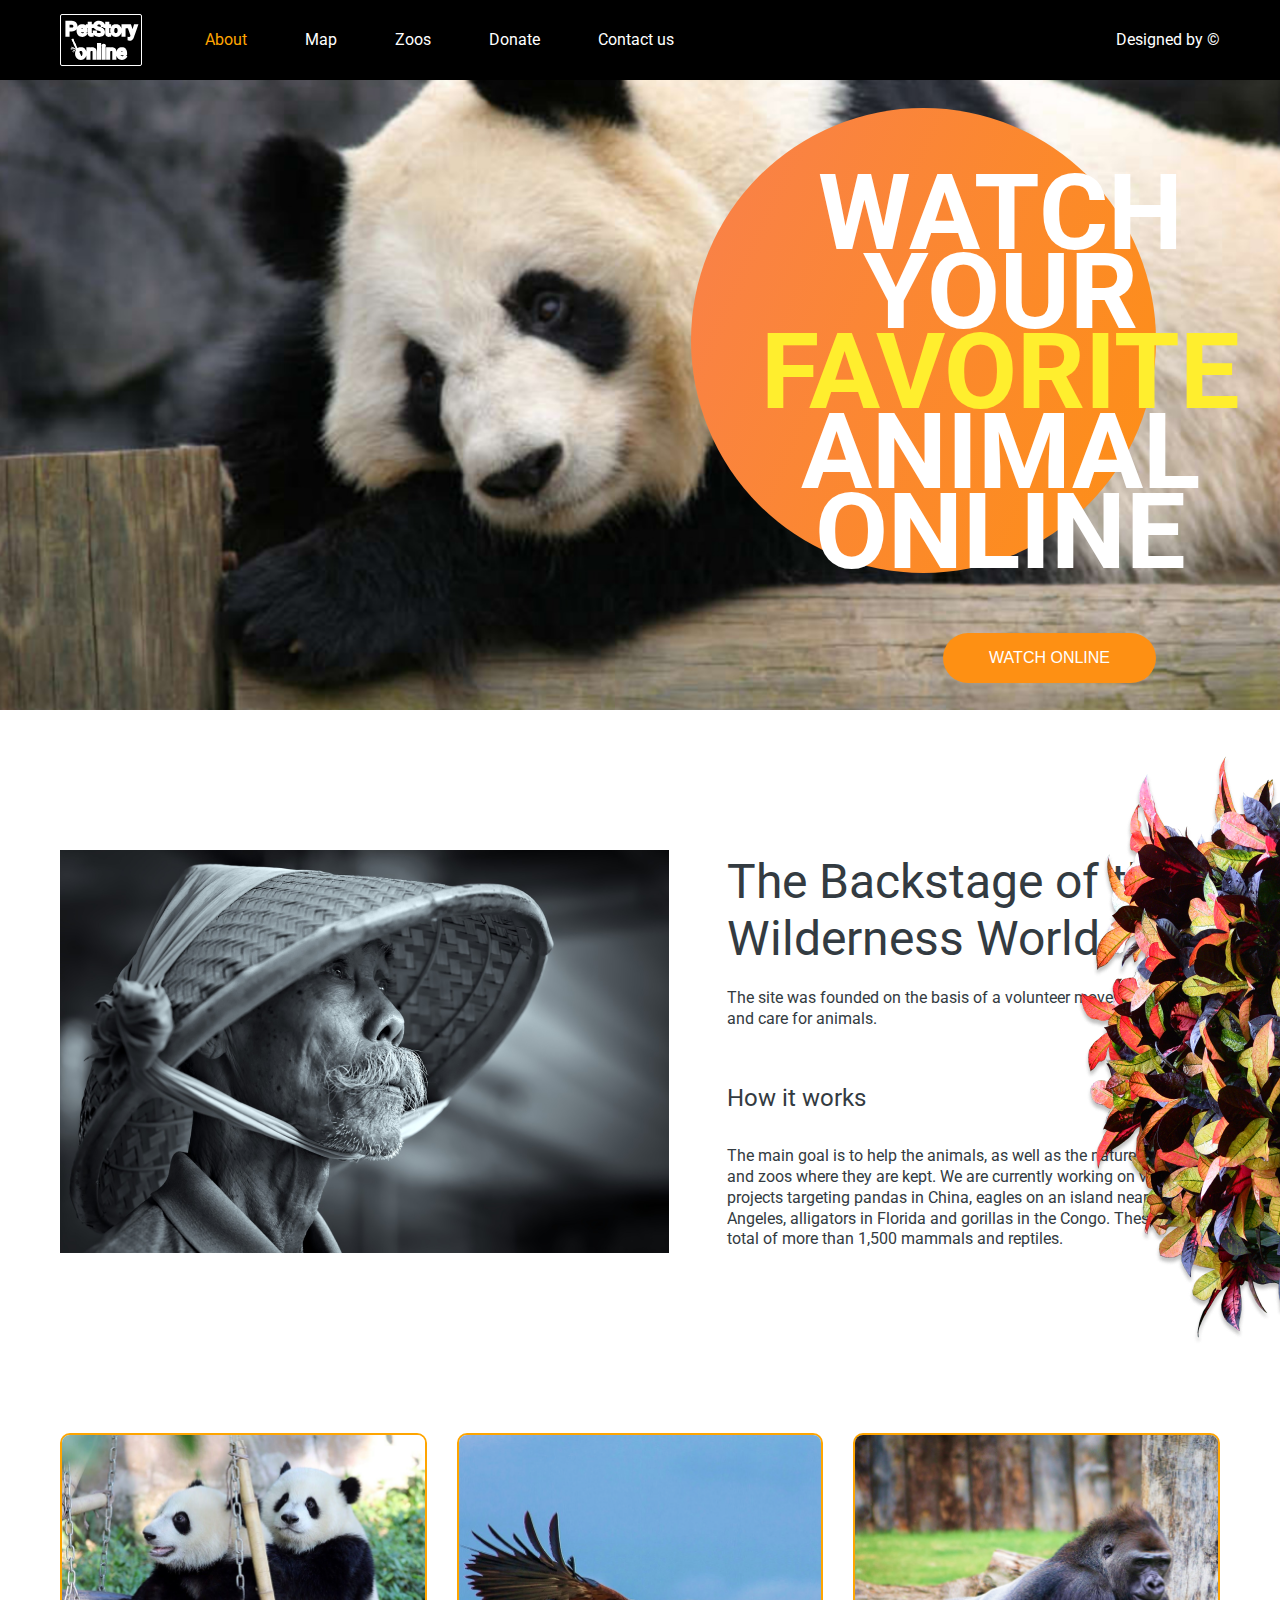
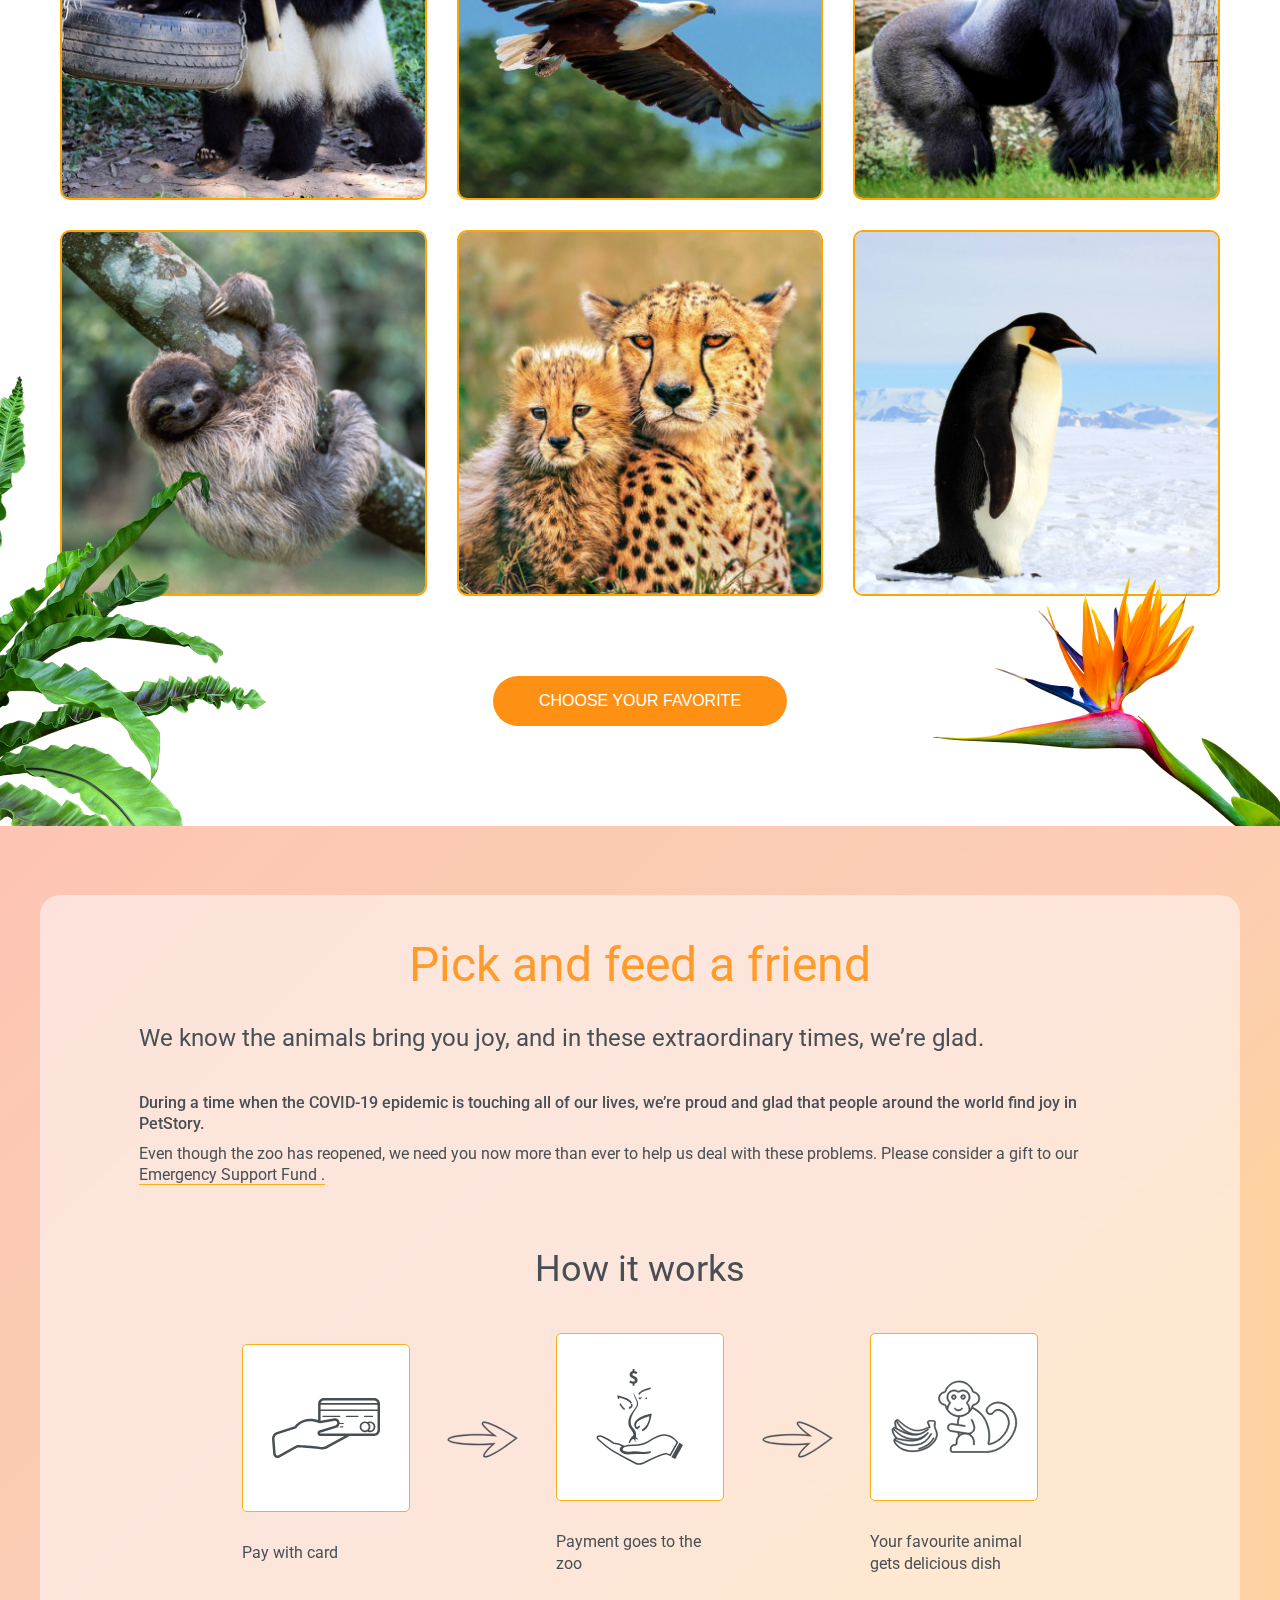
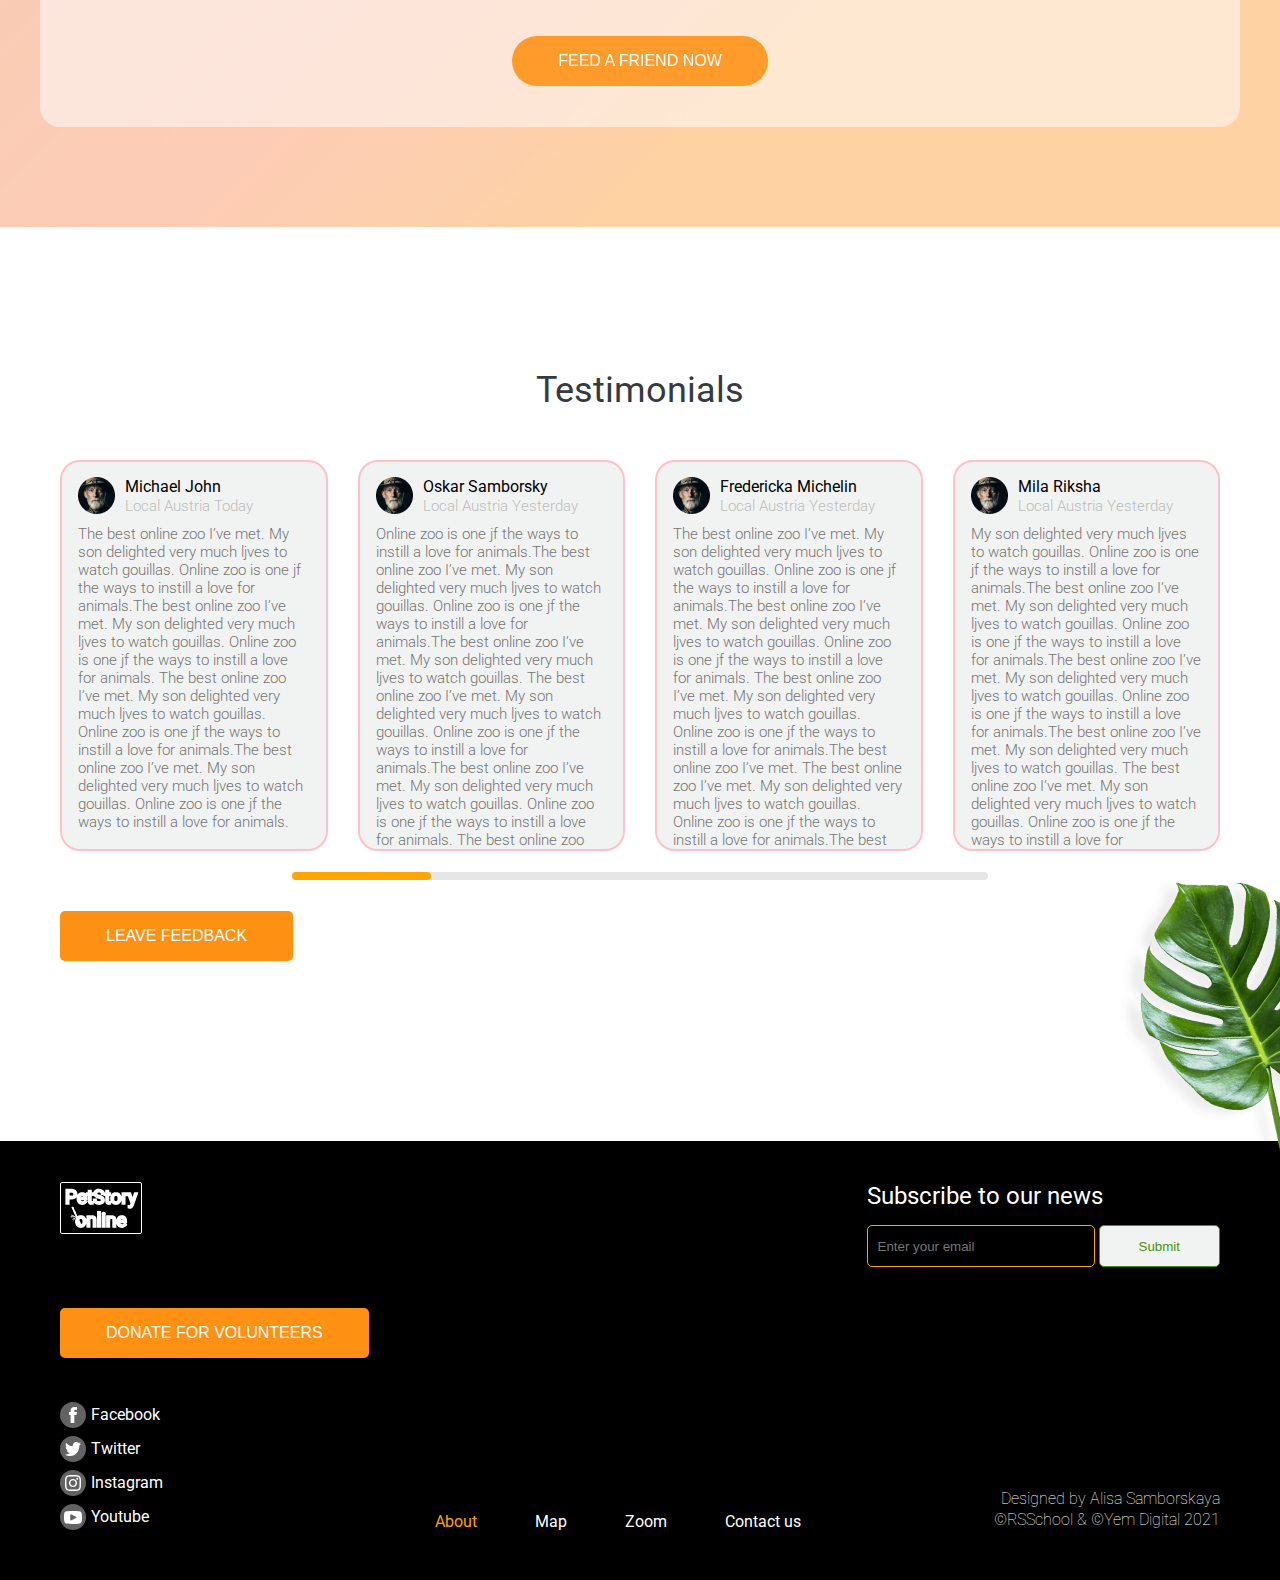
==== pages/main/index.html @ ddac6870 "init: files added" ====
<!DOCTYPE html>
<html lang="en">
  <head>
    <meta charset="UTF-8" />
    <meta http-equiv="X-UA-Compatible" content="IE=edge" />
    <meta name="viewport" content="width=device-width, initial-scale=1.0" />
    <link rel="stylesheet" href="../../../assets/styles/index.css" />
    <title>Document</title>
  </head>
  <body>
    <div class="wrapper">
      <div class="header">
        <header class="header__container">
          <div class="header-right">
            <a href="#about">
              <div class="header__logo">
                <img
                  src="../../assets/icons/logo_footer.svg"
                  alt="logo image"
                />
              </div>
            </a>
            <nav class="header-navbar">
              <ul class="header-navbar__links">
                <li class="header-navbar__link active">
                  <a href="#about">About</a>
                </li>
                <li class="header-navbar__link">
                  <a href="#map">Map</a>
                </li>
                <li class="header-navbar__link">
                  <a href="#zoos">Zoos</a>
                </li>
                <li class="header-navbar__link">
                  <a href="../donate/index.html">Donate</a>
                </li>
                <li class="header-navbar__link">
                  <a href="#contact">Contact us</a>
                </li>
              </ul>
            </nav>
          </div>
          <a href="https://figma.com">
            <div class="header-design__link">Designed by ©</div>
          </a>
        </header>
      </div>
      <main class="homepage" id="about">
        <section class="home-banner">
          <div class="home-banner-image">
            <img src="../../assets/images/banner-image.png" alt="panda image" />
          </div>
          <div class="home-banner-wrapper __container">
            <div class="wrapper-section-title">
              <h1 class="wrapper-title">
                Watch your <span>favorite</span> animal online
              </h1>
            </div>
            <button class="homepage-button orange-button">Watch online</button>
          </div>
        </section>
        <section class="bamboocap">
          <div class="bamboocap__block __container">
            <div class="bamboocap-image">
              <img
                src="../../assets/images/bamboo-cap.png"
                alt="bamboo-cap image"
              />
            </div>
            <div class="bamboocap-details details">
              <h2 class="details-title">
                The Backstage of the Wilderness World.
              </h2>
              <p class="details-text">
                The site was founded on the basis of a volunteer movement to
                protect and care for animals.
              </p>
              <h3 class="details-subtitle">How it works</h3>
              <p class="details-text">
                The main goal is to help the animals, as well as the nature
                reserves and zoos where they are kept. We are currently working
                on video projects targeting pandas in China, eagles on an island
                near Los Angeles, alligators in Florida and gorillas in the
                Congo. These have a total of more than 1,500 mammals and
                reptiles.
              </p>
            </div>
            <div class="bamboocap-decore-image">
              <img src="../../assets/images/flower_foto1.png" alt="flower image" />
            </div>
          </div>
        </section>
        <section class="animals">
          <div class="animals__block __container">
            <div class="animals__block-items">
              <div class="left-arrow">
                <img src="../../assets/icons/arrow-left.svg" alt="arrow image" />
              </div>
              <div class="right-arrow">
                <img src="../../assets/icons/arrow-right.svg" alt="arrow image" />
              </div>
              <div class="block-item">
                <div class="item-image">
                  <img src="../../assets/images/pandas.png" alt="pandas image" />
                </div>
                <div class="item-details">
                  <div>
                    <span class="item-details-title">giant Pandas</span>
                    <span class="item-details-text"
                      >Native to Southwest China</span
                    >
                  </div>
                  <div>
                    <img
                      src="../../assets/icons/banana-icon.svg"
                      alt="banana image"
                    />
                  </div>
                </div>
              </div>
              <div class="block-item">
                <div class="item-image">
                  <img src="../../assets/images/eagles.png" alt="eagle image" />
                </div>
                <div class="item-details">
                  <div>
                    <span class="item-details-title">Eagles</span>
                    <span class="item-details-text"
                      >Native to South America</span
                    >
                  </div>
                  <div>
                    <img src="../../assets/icons/meet-icon.svg" alt="meet image" />
                  </div>
                </div>
              </div>
              <div class="block-item">
                <div class="item-image">
                  <img
                    src="../../assets/images/gorillas.png"
                    alt="gorillas image"
                  />
                </div>
                <div class="item-details">
                  <div>
                    <span class="item-details-title">Gorillas</span>
                    <span class="item-details-text">Native to Congo</span>
                  </div>
                  <div>
                    <img
                      src="../../assets/icons/banana-icon.svg"
                      alt="banana image"
                    />
                  </div>
                </div>
              </div>
              <div class="block-item">
                <div class="item-image">
                  <img src="../../assets/images/lazies.png" alt="sloth image" />
                </div>
                <div class="item-details">
                  <div>
                    <span class="item-details-title">Two-toed Sloth</span>
                    <span class="item-details-text"
                      >Mesoamerica, South America</span
                    >
                  </div>
                  <div>
                    <img
                      src="../../assets/icons/banana-icon.svg"
                      alt="banana image"
                    />
                  </div>
                </div>
              </div>
              <div class="block-item">
                <div class="item-image">
                  <img
                    src="../../assets/images/cheetahs.png"
                    alt="cheetahs image"
                  />
                </div>
                <div class="item-details">
                  <div>
                    <span class="item-details-title">cheetahs</span>
                    <span class="item-details-text">Native to Africa</span>
                  </div>
                  <div>
                    <img src="../../assets/icons/meet-icon.svg" alt="meet image" />
                  </div>
                </div>
              </div>
              <div class="block-item">
                <div class="item-image">
                  <img
                    src="../../assets/images/penguins.png"
                    alt="penguins image"
                  />
                </div>
                <div class="item-details">
                  <div>
                    <span class="item-details-title">Penguins</span>
                    <span class="item-details-text">Native to Antarctica</span>
                  </div>
                  <div>
                    <img
                      src="../../assets/icons/banana-icon.svg"
                      alt="banana image"
                    />
                  </div>
                </div>
              </div>
            </div>
            <button class="choose-btn orange-button">
              choose your favorite
            </button>
            <div class="palm-image">
              <img src="../../assets/images/palm_foto.png" alt="palm image" />
            </div>
            <div class="flower-image">
              <img src="../../assets/images/strelitzia.png" alt="flower image" />
            </div>
          </div>
        </section>
        <section class="orange__block">
          <div class="orange__container">
            <h2 class="orange__container-title">Pick and feed a friend</h2>
            <h5 class="orange__container-subtitle">
              We know the animals bring you joy, and in these extraordinary
              times, we’re glad.
            </h5>
            <p class="orange__container-intro">
              During a time when the COVID-19 epidemic is touching all of our
              lives, we’re proud and glad that people around the world find joy
              in PetStory.
            </p>
            <p class="orange__container-text">
              Even though the zoo has reopened, we need you now more than ever
              to help us deal with these problems. Please consider a gift to our
              <a href="../pages/donate/index.html"> Emergency Support Fund .</a>
            </p>
            <div class="details">
              <h2 class="details-title">How it works</h2>
              <div class="details__items">
                <div class="details__items-item">
                  <div class="item-image">
                    <img
                      src="../../assets/icons/paywithcard.svg"
                      alt="card image"
                    />
                  </div>
                  <div class="item-text">Pay with card</div>
                </div>
                <div class="details__items-icon">
                  <img src="../../assets/icons/arrow.svg" alt="arrow image" />
                </div>
                <div class="details__items-item">
                  <div class="item-image">
                    <img src="../../assets/icons/zoopayment.svg" alt="zoo image" />
                  </div>
                  <div class="item-text">Payment goes to the zoo</div>
                </div>
                <div class="details__items-icon">
                  <img src="../../assets/icons/arrow.svg" alt="arrow image" />
                </div>
                <div class="details__items-item">
                  <div class="item-image">
                    <img src="../../assets/icons/monkey.svg" alt="monkey image" />
                  </div>
                  <div class="item-text">
                    Your favourite animal gets delicious dish
                  </div>
                </div>
              </div>
              <a href="../pages/donate/index.html">
                <button class="orange-button">Feed a friend now</button>
              </a>
            </div>
          </div>
        </section>
        <section class="testimonials">
          <div class="testimonials__container">
            <h2 class="testimonials-title">Testimonials</h2>
            <div class="testimonials-slider">
              <div class="testimonials-slider__item">
                <div class="item-top">
                  <div class="item-top__image">
                    <img src="../../assets/images/oscar.png" alt="user image" />
                  </div>
                  <div class="item-top__details">
                    <h6 class="username">Michael John</h6>
                    <p class="info-user">Local Austria Today</p>
                  </div>
                </div>
                <div class="item-bottom">
                  <p class="item-bottom__text">
                    The best online zoo I’ve met. My son delighted very much
                    ljves to watch gouillas. Online zoo is one jf the ways to
                    instill a love for animals.The best online zoo I’ve met. My
                    son delighted very much ljves to watch gouillas. Online zoo
                    is one jf the ways to instill a love for animals. The best
                    online zoo I’ve met. My son delighted very much ljves to
                    watch gouillas. Online zoo is one jf the ways to instill a
                    love for animals.The best online zoo I’ve met. My son
                    delighted very much ljves to watch gouillas. Online zoo is
                    one jf the ways to instill a love for animals.
                  </p>
                </div>
              </div>
              <div class="testimonials-slider__item">
                <div class="item-top">
                  <div class="item-top__image">
                    <img src="../../assets/images/oscar.png" alt="user image" />
                  </div>
                  <div class="item-top__details">
                    <h6 class="username">Oskar Samborsky</h6>
                    <p class="info-user">Local Austria Yesterday</p>
                  </div>
                </div>
                <div class="item-bottom">
                  <p class="item-bottom__text">
                    Online zoo is one jf the ways to instill a love for
                    animals.The best online zoo I’ve met. My son delighted very
                    much ljves to watch gouillas. Online zoo is one jf the ways
                    to instill a love for animals.The best online zoo I’ve met.
                    My son delighted very much ljves to watch gouillas. The best
                    online zoo I’ve met. My son delighted very much ljves to
                    watch gouillas. Online zoo is one jf the ways to instill a
                    love for animals.The best online zoo I’ve met. My son
                    delighted very much ljves to watch gouillas. Online zoo is
                    one jf the ways to instill a love for animals. The best
                    online zoo I’ve met. My son delighted very much ljves to
                    watch gouillas. Online zoo is one jf the ways to instill a
                    love for animals.The best online zoo I’ve met. My son
                    delighted very much ljves to watch gouillas. Online zoo is
                    one jf the ways to instill a love for animals.
                  </p>
                </div>
              </div>
              <div class="testimonials-slider__item">
                <div class="item-top">
                  <div class="item-top__image">
                    <img src="../../assets/images/oscar.png" alt="user image" />
                  </div>
                  <div class="item-top__details">
                    <h6 class="username">Fredericka Michelin</h6>
                    <p class="info-user">Local Austria Yesterday</p>
                  </div>
                </div>
                <div class="item-bottom">
                  <p class="item-bottom__text">
                    The best online zoo I’ve met. My son delighted very much
                    ljves to watch gouillas. Online zoo is one jf the ways to
                    instill a love for animals.The best online zoo I’ve met. My
                    son delighted very much ljves to watch gouillas. Online zoo
                    is one jf the ways to instill a love for animals. The best
                    online zoo I’ve met. My son delighted very much ljves to
                    watch gouillas. Online zoo is one jf the ways to instill a
                    love for animals.The best online zoo I’ve met. The best
                    online zoo I’ve met. My son delighted very much ljves to
                    watch gouillas. Online zoo is one jf the ways to instill a
                    love for animals.The best online zoo I’ve met. My son
                    delighted very much ljves to watch gouillas. Online zoo is
                    one jf the ways to instill a love for animals.
                  </p>
                </div>
              </div>
              <div class="testimonials-slider__item">
                <div class="item-top">
                  <div class="item-top__image">
                    <img src="../../assets/images/oscar.png" alt="user image" />
                  </div>
                  <div class="item-top__details">
                    <h6 class="username">Mila Riksha</h6>
                    <p class="info-user">Local Austria Yesterday</p>
                  </div>
                </div>
                <div class="item-bottom">
                  <p class="item-bottom__text">
                    My son delighted very much ljves to watch gouillas. Online
                    zoo is one jf the ways to instill a love for animals.The
                    best online zoo I’ve met. My son delighted very much ljves
                    to watch gouillas. Online zoo is one jf the ways to instill
                    a love for animals.The best online zoo I’ve met. My son
                    delighted very much ljves to watch gouillas. Online zoo is
                    one jf the ways to instill a love for animals.The best
                    online zoo I’ve met. My son delighted very much ljves to
                    watch gouillas. The best online zoo I’ve met. My son
                    delighted very much ljves to watch gouillas. Online zoo is
                    one jf the ways to instill a love for animals.The best
                    online zoo I’ve met. My son delighted very much ljves to
                    watch gouillas. Online zoo is one jf the ways to instill a
                    love for animals.
                  </p>
                </div>
              </div>
            </div>
            <div class="slider-line">
              <span class="slider-line-start"></span>
            </div>
            <button class="orange-button">leave feedback</button>
          </div>
          <div class="leave-image">
            <img src="../../assets/images/leav_foto.png" alt="leave image" />
          </div>
        </section>
      </main>
      <footer class="footer">
        <div class="footer__container">
          <div class="footer-left">
            <a href="#about">
              <div class="footer-left-logo">
                <img src="../../assets/icons/logo_footer.svg" alt="logo image" />
              </div>
            </a>
            <div class="footer-left-button">
              <a href="../pages/donate/index.html">
                <button class="orange-button">donate for volunteers</button>
              </a>
            </div>
            <div class="footer-left-contacts">
              <a href="https://facebook.com">
                <div class="contact">
                  <span class="contact-icon">
                    <img
                      src="../../assets/icons/facebook.svg"
                      alt="facebook image"
                    />
                  </span>
                  <span class="contact-text">Facebook</span>
                </div>
              </a>
              <a href="https://twitter.com">
                <div class="contact">
                  <span class="contact-icon">
                    <img
                      src="../../assets/icons/twitter.svg"
                      alt="twitter image"
                    />
                  </span>
                  <span class="contact-text">twitter</span>
                </div>
              </a>
              <a href="https://instagram.com">
                <div class="contact">
                  <span class="contact-icon">
                    <img
                      src="../../assets/icons/instagram.svg"
                      alt="instagram image"
                    />
                  </span>
                  <span class="contact-text">Instagram</span>
                </div>
              </a>
              <a href="https://youtube.com">
                <div class="contact">
                  <span class="contact-icon">
                    <img
                      src="../../assets/icons/youtube.svg"
                      alt="youtube image"
                    />
                  </span>
                  <span class="contact-text">Youtube</span>
                </div>
              </a>
            </div>
          </div>
          <div class="footer-menu">
            <nav class="footer-menu-navbar">
              <ul class="navbar-links">
                <li class="navbar-link active">
                  <a href="#about">About</a>
                </li>
                <li class="navbar-link">
                  <a href="#map">Map</a>
                </li>
                <li class="navbar-link">
                  <a href="#zoom">Zoom</a>
                </li>
                <li class="navbar-link">
                  <a href="#contact">Contact us</a>
                </li>
              </ul>
            </nav>
          </div>
          <div class="footer-right">
            <h4 class="footer-right-title">Subscribe to our news</h4>
            <div class="footer-right-submit">
              <input type="email" placeholder="Enter your email" />
              <button class="footer-right-submit-button">submit</button>
            </div>
            <div class="footer-right-bottom">
              <span class="footer-bottom-info"
                >Designed by Alisa Samborskaya</span
              >
              <span class="footer-bottom-info"
                >©RSSchool & ©Yem Digital 2021</span
              >
            </div>
          </div>
        </div>
      </footer>
    </div>
  </body>
</html>
---- assets/styles/index.css ----
@import url("https://fonts.googleapis.com/css2?family=DynaPuff:wght@400;500;600&family=Inter:wght@300;400;500;600;700&family=Roboto+Flex:opsz,wght@8..144,100;8..144,200;8..144,500;8..144,800;8..144,900;8..144,1000&family=Roboto:wght@300;400;500;700&family=Source+Sans+Pro:ital,wght@0,200;0,300;1,200;1,300;1,400;1,600;1,700;1,900&display=swap");
* {
  padding: 0;
  margin: 0;
  box-sizing: border-box;
}

a {
  text-decoration: none;
}

ul,
ol,
li {
  list-style: none;
}

img {
  vertical-align: top;
}

html,
body {
  height: 100%;
  line-height: 1;
  scroll-behavior: smooth;
  font-family: "Roboto", sans-serif;
}

.wrapper {
  display: flex;
  flex-direction: column;
  overflow: hidden;
  min-height: 100%;
}

[class*=__container] {
  max-width: 1200px;
  margin: 0 auto;
  padding: 0 20px;
}

.orange-button {
  background: #fe9013;
  border-radius: 25px;
  padding: 16px 46px;
  text-transform: uppercase;
  border: none;
  color: #fff;
  font-size: 16px;
  transition: all 0.5s ease-in-out;
  cursor: pointer;
}
.orange-button:hover {
  background-color: orangered;
}

.header {
  width: 100%;
  background: #000;
  -webkit-backdrop-filter: blur(2px);
          backdrop-filter: blur(2px);
  min-height: 80px;
  display: flex;
  align-items: center;
}
.header__container {
  width: 100%;
  display: flex;
  justify-content: space-between;
  align-items: center;
}
.header__logo {
  cursor: pointer;
}
.header-right {
  display: flex;
  align-items: center;
  gap: 63px;
}
.header-navbar__links {
  display: flex;
  align-items: center;
  gap: 58px;
}
.header-navbar__links a {
  color: #fff;
}
.header-navbar__link.active > a {
  color: orange;
}
.header-design__link {
  color: #fff;
  cursor: pointer;
}

.home-banner {
  position: relative;
  display: flex;
  justify-content: flex-end;
  min-height: 70vh;
}
.home-banner-image {
  position: absolute;
  width: 100%;
  min-height: 100%;
}
.home-banner-image img {
  position: absolute;
  width: 100%;
  height: 100%;
  top: 0;
  left: 0;
  -o-object-fit: cover;
     object-fit: cover;
}

.home-banner-wrapper {
  width: 100%;
  position: relative;
  z-index: 2;
  display: flex;
  flex-direction: column;
  align-items: flex-end;
  justify-content: center;
  right: 5%;
}
.home-banner-wrapper .wrapper-title {
  position: absolute;
  top: 14%;
  left: 15%;
  font-style: normal;
  font-weight: 700;
  font-size: 106.496px;
  line-height: 75%;
  text-align: center;
  text-transform: uppercase;
  color: #ffffff;
}
.home-banner-wrapper .wrapper-title span {
  color: #ffee2e;
}
.home-banner-wrapper .wrapper-section-title {
  position: relative;
  width: 465px;
  height: 465px;
  border-radius: 50%;
  background: linear-gradient(113.96deg, #f9804b 1.49%, #fe9013 101.44%);
}
.home-banner-wrapper .homepage-button {
  margin: 60px 0 0 auto;
  transition: all 0.5s ease-in-out;
}
.home-banner-wrapper .homepage-button:hover {
  background: orangered;
}

.bamboocap {
  position: relative;
  margin: 140px auto 180px;
}
.bamboocap__block {
  width: 100%;
  display: flex;
  align-items: center;
  gap: 87px;
}
.bamboocap-image {
  width: 50%;
}
.bamboocap .details {
  width: 50%;
}
.bamboocap .details-title {
  font-style: normal;
  font-weight: 400;
  font-size: 48px;
  line-height: 120%;
  color: #333b41;
  margin-bottom: 20px;
}
.bamboocap .details-text {
  font-style: normal;
  font-weight: 400;
  font-size: 16px;
  line-height: 130%;
  color: #333b41;
}
.bamboocap .details-subtitle {
  font-style: normal;
  font-weight: 400;
  font-size: 24px;
  line-height: 120%;
  color: #333b41;
  margin: 54px 0 34px;
}
.bamboocap-decore-image {
  position: absolute;
  right: 0;
}

.animals {
  position: relative;
  padding-bottom: 100px;
}
.animals .orange-button {
  transition: all 0.5s ease-in-out;
}
.animals .orange-button:hover {
  background-color: orangered;
}

.animals__block {
  display: flex;
  flex-direction: column;
  justify-content: center;
  align-items: center;
}
.animals__block .palm-image {
  position: absolute;
  left: 0;
  bottom: 0;
}
.animals__block .flower-image {
  position: absolute;
  right: 0;
  bottom: 0;
}
.animals__block-items {
  width: 100%;
  display: grid;
  grid-template-columns: 1fr 1fr 1fr;
  gap: 30px;
  margin-bottom: 80px;
  position: relative;
}
.animals__block-items .left-arrow {
  position: absolute;
  background: orange;
  width: 50px;
  height: 50px;
  top: 50%;
  left: -10%;
  border-radius: 50%;
  display: flex;
  justify-content: center;
  align-items: center;
  cursor: pointer;
}
.animals__block-items .left-arrow:hover {
  background-color: orangered;
}
.animals__block-items .right-arrow {
  position: absolute;
  background: orange;
  width: 50px;
  height: 50px;
  top: 50%;
  right: -10%;
  border-radius: 50%;
  display: flex;
  justify-content: center;
  align-items: center;
  cursor: pointer;
}
.animals__block-items .right-arrow:hover {
  background-color: orangered;
}
.animals__block .block-item {
  position: relative;
  border-radius: 10px;
  border: 2px solid orange;
  overflow: hidden;
  cursor: pointer;
}
.animals__block .block-item:hover img {
  transform: scale(1.1);
}
.animals__block .block-item:hover .item-details {
  top: 62%;
}
.animals__block .block-item img {
  width: 100%;
  max-width: 366px;
  transition: all 0.5s ease-in-out;
}
.animals__block .item-details {
  position: absolute;
  overflow: hidden;
  display: flex;
  justify-content: space-between;
  align-items: center;
  left: 0;
  top: 100%;
  width: 100%;
  padding: 14px 16px;
  transition: all 0.4s ease-in;
  transform: translate(0%, 100%);
  background-color: rgba(0, 0, 0, 0.495);
  -webkit-backdrop-filter: blur(10px);
          backdrop-filter: blur(10px);
}
.animals__block .item-details-title {
  display: block;
  font-style: normal;
  font-weight: 500;
  font-size: 16px;
  line-height: 140%;
  text-transform: uppercase;
  color: #fff;
}
.animals__block .item-details-text {
  font-style: normal;
  font-weight: 300;
  font-size: 15px;
  line-height: 120%;
  color: #fff;
}

.orange__block {
  background: linear-gradient(315.75deg, rgba(254, 210, 144, 0.7) 30.06%, #febdab 100.95%, rgba(254, 210, 144, 0.7) 106.36%), linear-gradient(315.75deg, rgba(254, 189, 171, 0.74) 30.06%, rgba(243, 169, 248, 0.66) 50.74%, #e0d8f0 80.49%, #eaf7fe 127.9%, #eaf7fe 149.54%), linear-gradient(315.75deg, rgba(254, 189, 171, 0.74) 30.06%, rgba(243, 169, 248, 0.66) 50.74%, #e0d8f0 80.49%, #eaf7fe 127.9%, #eaf7fe 149.54%);
  opacity: 0.9;
  padding: 69px 0 100px;
}
.orange__block .orange__container {
  padding: 41px 79px;
  background: rgba(253, 253, 255, 0.52);
  -webkit-backdrop-filter: blur(2px);
          backdrop-filter: blur(2px);
  border-radius: 20px;
}
.orange__block .orange__container-title {
  font-style: normal;
  font-weight: 400;
  font-size: 48px;
  line-height: 120%;
  text-align: center;
  color: #fe9013;
}
.orange__block .orange__container-subtitle {
  font-style: normal;
  font-weight: 400;
  font-size: 24px;
  line-height: 120%;
  color: #333b41;
  margin: 30px 0 40px;
}
.orange__block .orange__container-intro {
  font-style: normal;
  font-weight: 500;
  font-size: 16px;
  line-height: 130%;
  color: #333b41;
}
.orange__block .orange__container-text {
  margin-top: 10px;
  font-style: normal;
  font-weight: 400;
  font-size: 16px;
  line-height: 130%;
  color: #333b41;
}
.orange__block .orange__container-text a {
  color: #333b41;
  border-bottom: 1px solid orange;
}
.orange__block .orange__container .details {
  display: flex;
  justify-content: center;
  flex-direction: column;
  align-items: center;
}
.orange__block .orange__container .details .orange-button {
  margin-top: 60px;
}
.orange__block .orange__container .details-title {
  margin: 60px auto 40px;
  font-style: normal;
  font-weight: 400;
  font-size: 36px;
  line-height: 130%;
  color: #333b41;
}
.orange__block .orange__container .details__items {
  display: flex;
  align-items: center;
  justify-content: space-around;
  width: 80%;
}
.orange__block .orange__container .details__items-icon {
  margin-bottom: 30px;
}
.orange__block .orange__container .details__items-item {
  max-width: 168px;
}
.orange__block .orange__container .details__items-item .item-image {
  border-radius: 5px;
  border: 1px solid orange;
  display: flex;
  justify-content: center;
  align-items: center;
  width: 168px;
  height: 168px;
  background: #fff;
}
.orange__block .orange__container .details__items-item .item-text {
  font-style: normal;
  font-weight: 400;
  font-size: 16px;
  line-height: 140%;
  color: #333b41;
  margin-top: 30px;
}

.testimonials {
  position: relative;
  margin: 140px auto 180px;
}
.testimonials .leave-image {
  position: absolute;
  right: 0;
  top: 80%;
}
.testimonials__container {
  width: 100%;
}
.testimonials__container .orange-button {
  border-radius: 5px;
}
.testimonials__container .slider-line {
  width: 60%;
  height: 8px;
  background: #e5e6e5;
  border-radius: 5px;
  margin: 21px auto 31px;
  cursor: pointer;
}
.testimonials__container .slider-line-start {
  width: 20%;
  height: 90%;
  background: orange;
  display: block;
  border-radius: 5px;
}
.testimonials-title {
  font-style: normal;
  font-weight: 400;
  font-size: 36px;
  line-height: 130%;
  text-align: center;
  color: #333b41;
  margin-bottom: 47px;
}
.testimonials-slider {
  display: flex;
  width: 100%;
  height: 100%;
  gap: 30px;
}
.testimonials-slider__item {
  width: 25%;
  max-height: 391px;
  overflow: hidden;
  background: #f1f3f2;
  border-radius: 20px;
  padding: 15px 16px;
  border: 2px solid pink;
}
.testimonials-slider__item .item-top {
  display: flex;
  align-items: center;
  gap: 10px;
  margin-bottom: 10px;
}
.testimonials-slider__item .item-top .username {
  font-style: normal;
  font-weight: 400;
  font-size: 16px;
  line-height: 120%;
  color: #000000;
}
.testimonials-slider__item .item-top .info-user {
  font-style: normal;
  font-weight: 300;
  font-size: 15px;
  line-height: 120%;
  color: #bdbdbd;
}
.testimonials-slider__item .item-bottom__text {
  font-style: normal;
  font-weight: 300;
  font-size: 15px;
  line-height: 120%;
  color: #767474;
}

.footer {
  background: #000000;
  padding: 41px 0 50px;
}
.footer__container {
  display: flex;
  justify-content: space-between;
  width: 100%;
}
.footer-left-button {
  margin: 74px 0 44px;
}
.footer-left-button .orange-button {
  border-radius: 5px;
}
.footer-left-logo {
  cursor: pointer;
}
.footer-left-contacts .contact {
  display: flex;
  align-items: center;
  gap: 5px;
  margin-top: 8px;
  cursor: pointer;
}
.footer-left-contacts .contact-icon {
  width: 26px;
  height: 26px;
  display: flex;
  justify-content: center;
  align-items: center;
  border-radius: 50%;
  background: rgba(196, 196, 196, 0.5);
}
.footer-left-contacts .contact-text {
  color: #fff;
  text-transform: capitalize;
}
.footer-menu {
  display: flex;
  align-items: flex-end;
}
.footer-menu .navbar-links {
  display: flex;
  gap: 58px;
}
.footer-menu .navbar-link.active a {
  color: orange;
}
.footer-menu a {
  color: #fff;
  transition: all 0.5s ease;
}
.footer-menu a:hover {
  color: orange;
}
.footer-right {
  display: flex;
  flex-direction: column;
}
.footer-right .footer-bottom-info {
  font-style: normal;
  font-weight: 100;
  font-size: 16px;
  line-height: 130%;
  color: #ffffff;
}
.footer-right-bottom {
  display: flex;
  flex-direction: column;
  justify-content: flex-end;
  align-items: flex-end;
  height: 100%;
}
.footer-right-title {
  font-style: normal;
  font-weight: 400;
  font-size: 24px;
  line-height: 120%;
  color: #ffffff;
  margin-bottom: 14px;
}
.footer-right-submit input {
  width: 228px;
  height: 42px;
  padding: 10px;
  background: transparent;
  color: gray;
  border-radius: 5px;
  border: 1px solid orange;
  outline: none;
}
.footer-right-submit button {
  height: 42px;
  background: #f1f3f2;
  border: 1px solid #4b9200;
  border-radius: 5px;
  padding: 10px 39px;
  color: #4b9200;
  cursor: pointer;
  text-transform: capitalize;
}

.donate__section {
  display: flex;
  justify-content: center;
  align-items: center;
  padding: 40px 0 180px;
  background: linear-gradient(315.75deg, rgba(254, 210, 144, 0.7) 30.06%, #febdab 100.95%, rgba(254, 210, 144, 0.7) 106.36%), linear-gradient(315.75deg, rgba(254, 189, 171, 0.74) 30.06%, rgba(243, 169, 248, 0.66) 50.74%, #e0d8f0 80.49%, #eaf7fe 127.9%, #eaf7fe 149.54%), linear-gradient(315.75deg, rgba(254, 189, 171, 0.74) 30.06%, rgba(243, 169, 248, 0.66) 50.74%, #e0d8f0 80.49%, #eaf7fe 127.9%, #eaf7fe 149.54%);
}

.donate__container-title {
  font-style: normal;
  font-weight: 400;
  font-size: 34px;
  line-height: 130%;
  color: #ffffff;
  margin-bottom: 10px;
}
.donate__container-text {
  font-style: normal;
  font-weight: 500;
  font-size: 16px;
  line-height: 140%;
  color: #ffffff;
}
.donate__container-subtitle {
  font-style: normal;
  font-weight: 400;
  font-size: 36px;
  line-height: 130%;
  color: #fe9013;
  margin: 40px 0 60px;
}
.donate__container .donate__info {
  background: rgba(255, 255, 255, 0.52);
  -webkit-backdrop-filter: blur(2px);
          backdrop-filter: blur(2px);
  border-radius: 20px;
  padding: 40px 92px 60px;
}
.donate__container .donate__info-title {
  font-style: normal;
  font-weight: 400;
  font-size: 48px;
  line-height: 120%;
  text-align: center;
  color: #fe9013;
  margin-bottom: 20px;
}
.donate__container .donate__info-text {
  font-style: normal;
  font-weight: 400;
  font-size: 24px;
  line-height: 120%;
  color: #333b41;
}
.donate__container .donate__info .panda-section {
  display: flex;
  align-items: center;
  justify-content: center;
  gap: 20px;
}
.donate__container .donate__info .panda-section__image {
  margin-left: 30px;
}
.donate__container .donate__info .panda-section .number {
  font-style: normal;
  font-weight: 500;
  font-size: 72px;
  line-height: 80%;
  text-align: center;
  text-transform: uppercase;
  color: #000000;
  margin-bottom: 11px;
}
.donate__container .donate__info .panda-section .numbers-text {
  font-style: normal;
  font-weight: 400;
  font-size: 16px;
  line-height: 140%;
  text-align: center;
  color: #333b41;
}
.donate__container .donate__info .donate-amount {
  margin: 40px 0 50px;
}
.donate__container .donate__info .donate-amount-text {
  font-style: normal;
  font-weight: 400;
  font-size: 16px;
  line-height: 140%;
  color: #000000;
}
.donate__container .donate__info .donate-line {
  background: #404950;
  border-radius: 2px;
  height: 27px;
  width: 100%;
  margin: 12px 0;
  display: flex;
  align-items: center;
  justify-content: center;
}
.donate__container .donate__info .donate-line div {
  background: #72828e;
  height: 2px;
  width: 95%;
  display: flex;
  align-items: center;
  justify-content: space-between;
}
.donate__container .donate__info .donate-line div span {
  width: 10px;
  height: 10px;
  background: #ffee2e;
  border-radius: 50%;
}
.donate__container .donate__info .donate-numbers {
  width: 100%;
  display: flex;
  align-items: center;
  justify-content: space-between;
}
.donate__container .donate__info .donate-numbers span {
  font-style: normal;
  font-weight: 500;
  font-size: 26px;
  line-height: 140%;
  text-transform: uppercase;
  color: #333b41;
}
.donate__container .donate__info .donate-numbers .orange {
  color: orange;
}
.donate__container .donate__info .donate-inputs {
  margin: 0 auto;
  display: flex;
  flex-direction: column;
  justify-content: center;
  align-items: center;
}
.donate__container .donate__info .donate-input {
  display: flex;
  align-items: center;
  border: 1px solid #929699;
  border-radius: 2px;
  padding: 15px 10px;
}
.donate__container .donate__info .donate-input input {
  background: transparent;
  border: none;
  outline: none;
  color: #929699;
  padding: 8px;
  font-size: 16px;
}
.donate__container .donate__info .choice-input {
  margin: 20px auto 30px;
  display: flex;
  align-items: center;
  gap: 15px;
}
.donate__container .donate__info .choice-input div label {
  font-style: normal;
  font-weight: 400;
  font-size: 16px;
  line-height: 140%;
  color: #333b41;
}
.donate__container .donate__info .choice-input div input[type=radio] {
  -webkit-appearance: none;
  -moz-appearance: none;
  appearance: none;
  display: inline-block;
  width: 15px;
  height: 15px;
  padding: 1px;
  background-clip: content-box;
  border: 1px solid orange;
  background-color: transparent;
  border-radius: 50%;
  cursor: pointer;
}
.donate__container .donate__info .choice-input div input[type=radio]:checked {
  background-color: orange;
}
.donate__container .donate__info .donate-text {
  font-style: normal;
  font-weight: 400;
  font-size: 16px;
  line-height: 140%;
  color: #333b41;
  margin-top: 30px;
}/*# sourceMappingURL=index.css.map */
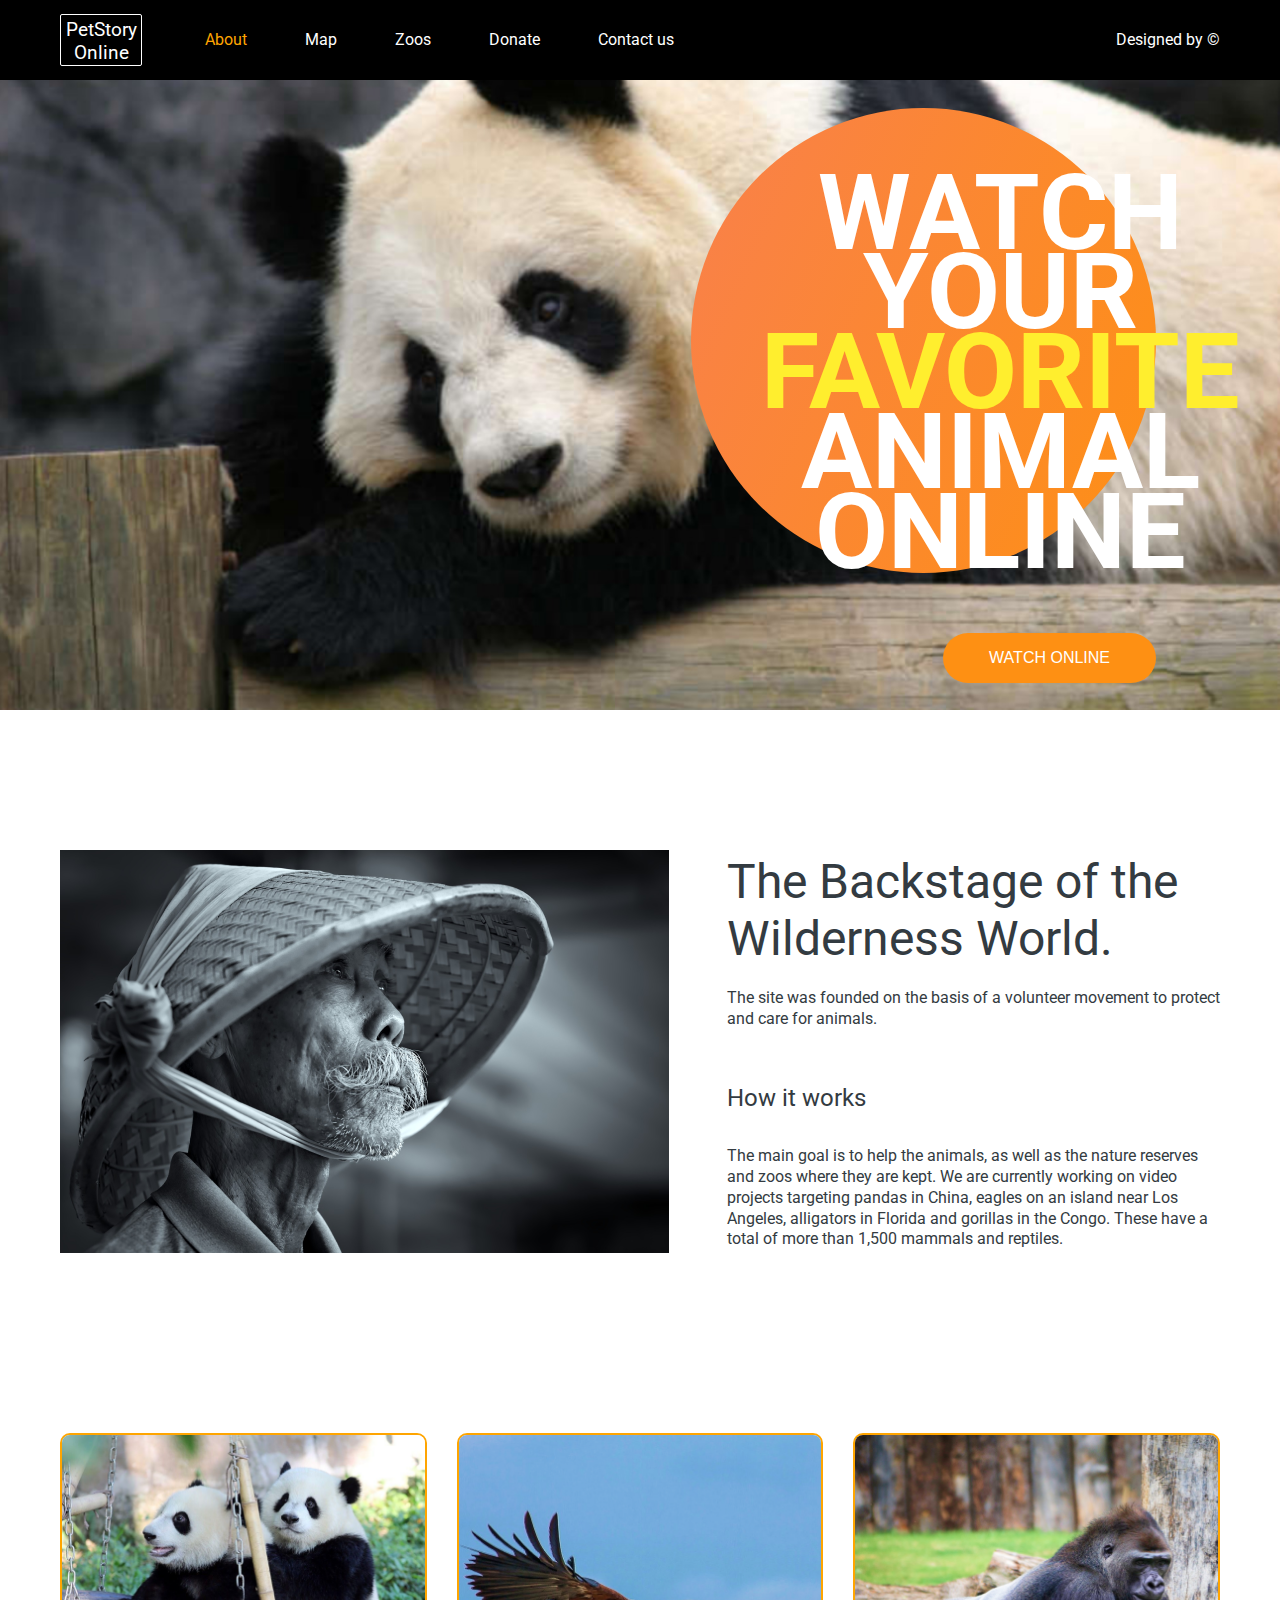
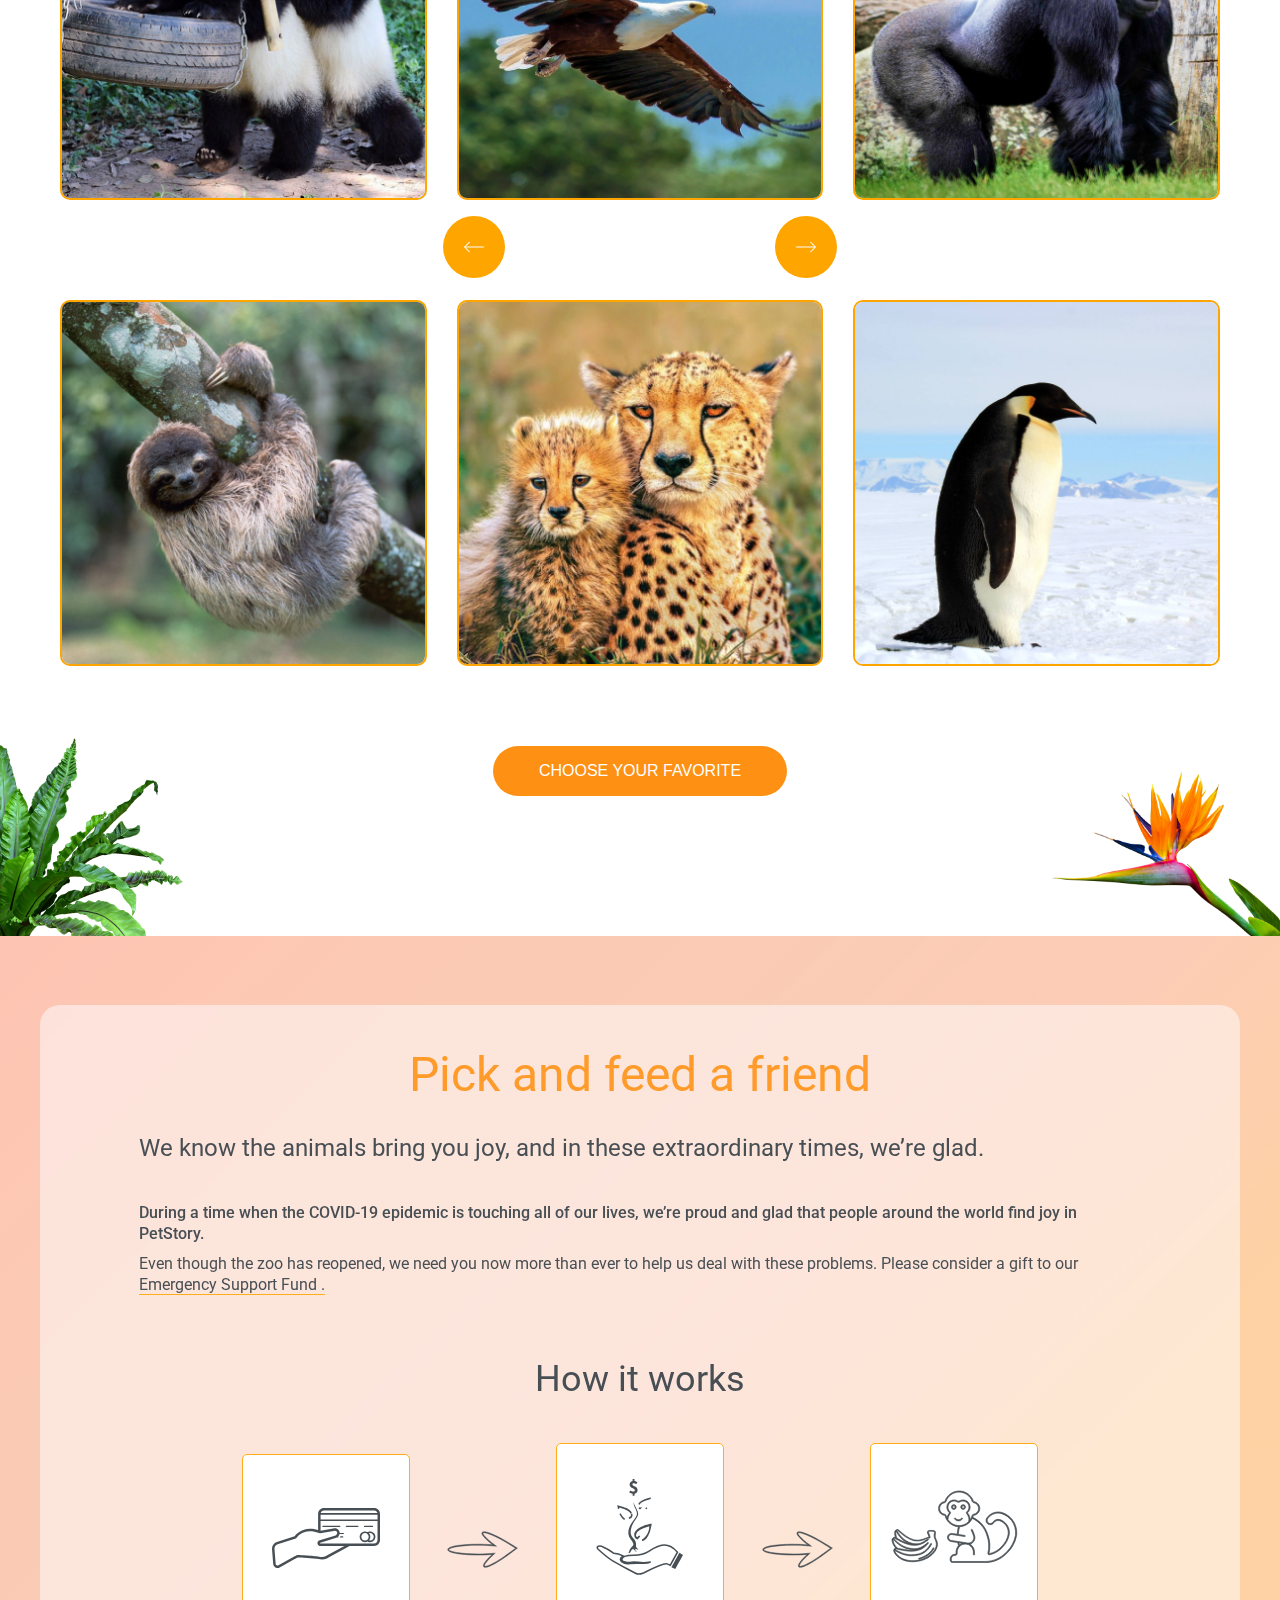
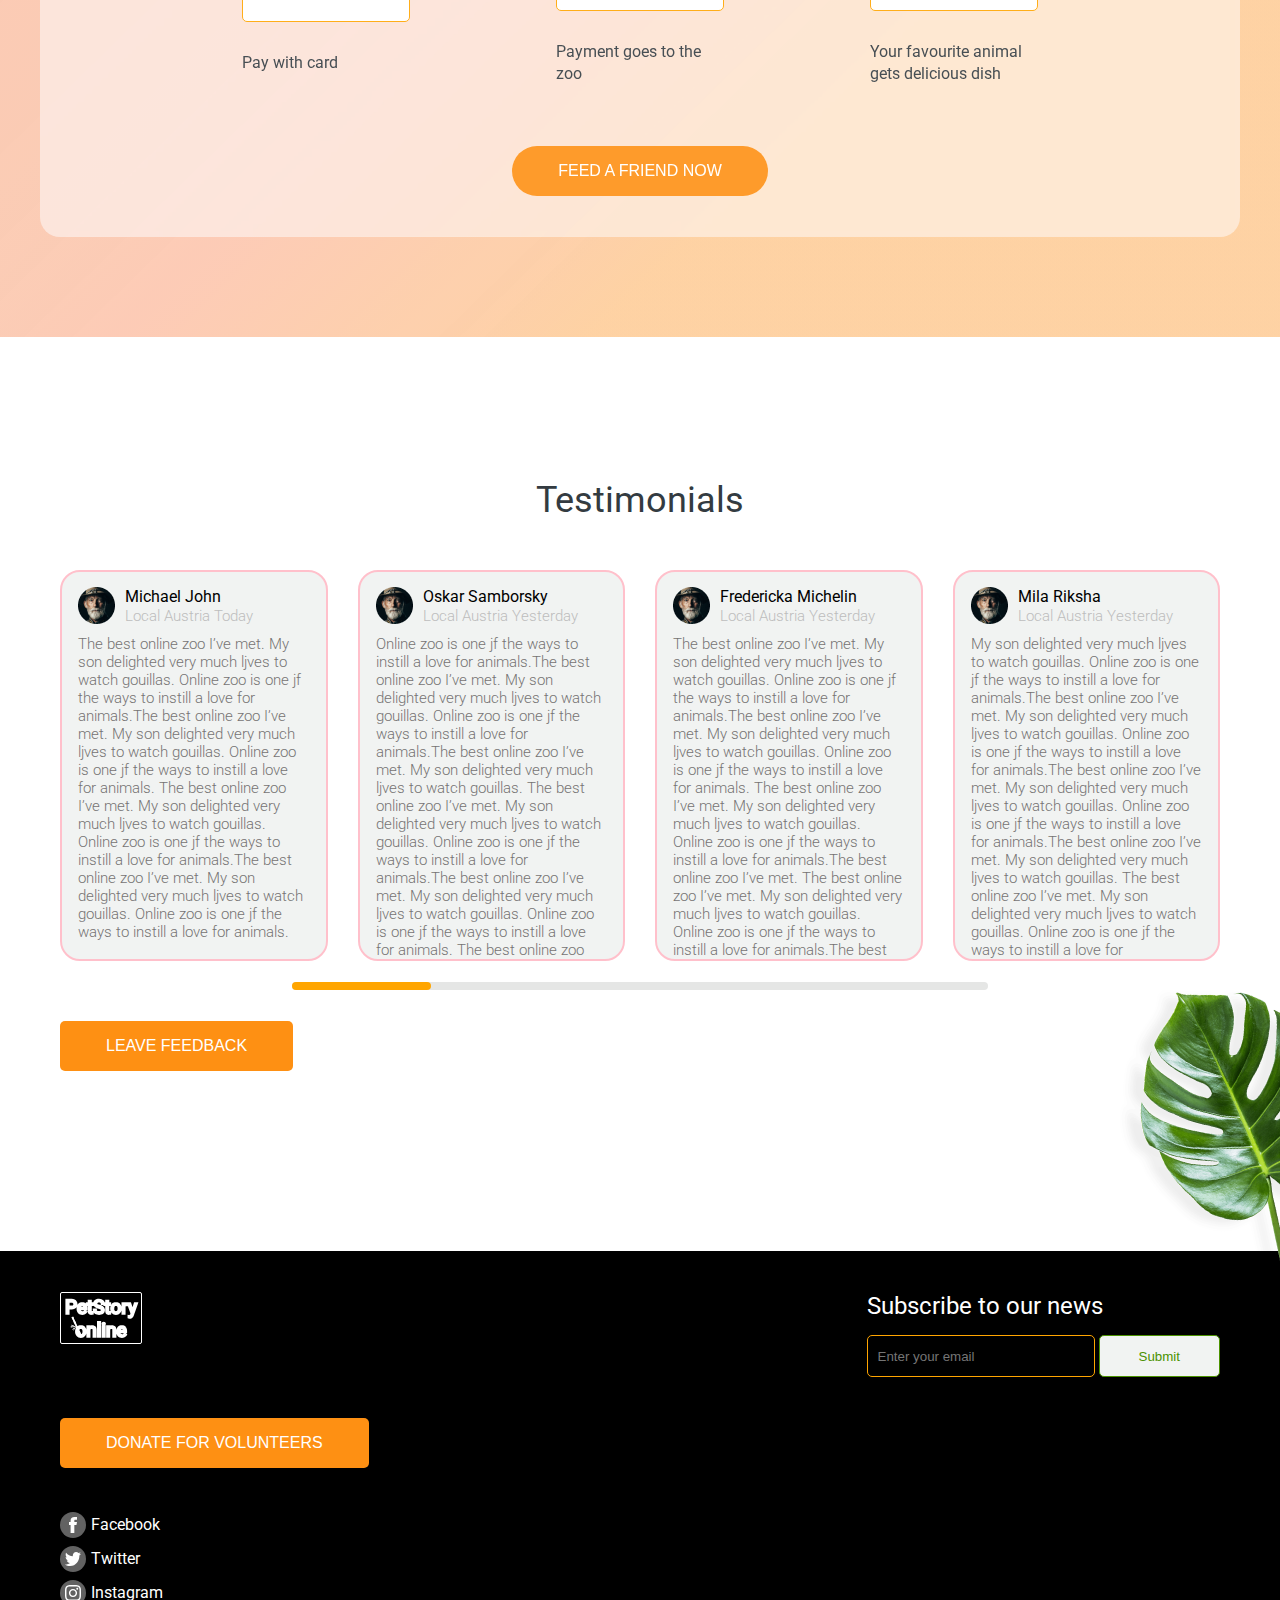
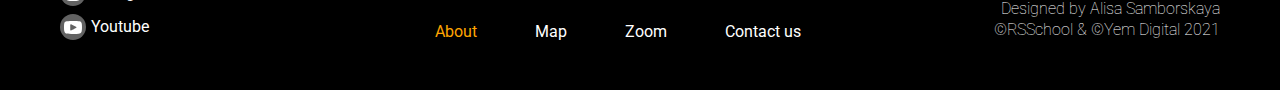
==== commit 596e0bec: "refactor: donate page added" ====
--- a/pages/main/index.html
+++ b/pages/main/index.html
@@ -4,7 +4,7 @@
     <meta charset="UTF-8" />
     <meta http-equiv="X-UA-Compatible" content="IE=edge" />
     <meta name="viewport" content="width=device-width, initial-scale=1.0" />
-    <link rel="stylesheet" href="../../../assets/styles/index.css" />
+    <link rel="stylesheet" href="../../assets/styles/index.css" />
     <title>Document</title>
   </head>
   <body>
@@ -14,10 +14,7 @@
           <div class="header-right">
             <a href="#about">
               <div class="header__logo">
-                <img
-                  src="../../assets/icons/logo_footer.svg"
-                  alt="logo image"
-                />
+                <h1>PetStory Online</h1>
               </div>
             </a>
             <nav class="header-navbar">
@@ -42,6 +39,9 @@
           </div>
           <a href="https://figma.com">
             <div class="header-design__link">Designed by ©</div>
+            <div class="header-menu__burger">
+              <img src="../../assets/icons/burger_menu.svg" alt="burger_menu">
+            </div>
           </a>
         </header>
       </div>
@@ -99,7 +99,7 @@
               <div class="right-arrow">
                 <img src="../../assets/icons/arrow-right.svg" alt="arrow image" />
               </div>
-              <div class="block-item">
+              <div class="block-item child">
                 <div class="item-image">
                   <img src="../../assets/images/pandas.png" alt="pandas image" />
                 </div>
@@ -190,7 +190,7 @@
                   </div>
                 </div>
               </div>
-              <div class="block-item">
+              <div class="block-item child">
                 <div class="item-image">
                   <img
                     src="../../assets/images/penguins.png"
@@ -272,7 +272,7 @@
                   </div>
                 </div>
               </div>
-              <a href="../pages/donate/index.html">
+              <a href="../donate/index.html">
                 <button class="orange-button">Feed a friend now</button>
               </a>
             </div>
@@ -414,7 +414,7 @@
               </div>
             </a>
             <div class="footer-left-button">
-              <a href="../pages/donate/index.html">
+              <a href="../donate/index.html">
                 <button class="orange-button">donate for volunteers</button>
               </a>
             </div>
@@ -485,10 +485,10 @@
           </div>
           <div class="footer-right">
             <h4 class="footer-right-title">Subscribe to our news</h4>
-            <div class="footer-right-submit">
-              <input type="email" placeholder="Enter your email" />
+            <form class="footer-right-submit">
+              <input type="email" placeholder="Enter your email" required/>
               <button class="footer-right-submit-button">submit</button>
-            </div>
+            </form>
             <div class="footer-right-bottom">
               <span class="footer-bottom-info"
                 >Designed by Alisa Samborskaya</span
--- a/assets/styles/index.css
+++ b/assets/styles/index.css
@@ -38,6 +38,11 @@
   max-width: 1200px;
   margin: 0 auto;
   padding: 0 20px;
+}
+@media (max-width: 1220px) {
+  [class*=__container] {
+    max-width: 1000px;
+  }
 }
 
 .orange-button {
@@ -64,6 +69,27 @@
   display: flex;
   align-items: center;
 }
+@media (max-width: 640px) {
+  .header {
+    min-height: 34px;
+  }
+}
+@media (min-width: 775px) {
+  .header-menu__burger {
+    display: none;
+  }
+}
+@media (max-width: 775px) {
+  .header-menu__burger {
+    display: inline-block;
+    width: 28px;
+    height: 30px;
+  }
+  .header-menu__burger img {
+    width: 100%;
+    height: 100%;
+  }
+}
 .header__container {
   width: 100%;
   display: flex;
@@ -72,6 +98,40 @@
 }
 .header__logo {
   cursor: pointer;
+  width: 82px;
+  height: 52px;
+  border: 1px solid #fff;
+  border-radius: 2px;
+  padding-top: 3px;
+  transition: all 0.5s ease-in-out;
+  display: flex;
+  justify-content: center;
+  align-items: center;
+}
+@media (max-width: 775px) {
+  .header__logo {
+    border: none;
+  }
+}
+.header__logo h1 {
+  font-style: normal;
+  font-weight: 400;
+  font-size: 19.0145px;
+  line-height: 120%;
+  text-align: center;
+  color: #ffffff;
+  transition: all 0.5s ease-in-out;
+}
+@media (max-width: 640px) {
+  .header__logo h1 {
+    font-size: 15.0145px;
+  }
+}
+.header__logo:hover {
+  border: 1px solid orange;
+}
+.header__logo:hover h1 {
+  color: orange;
 }
 .header-right {
   display: flex;
@@ -82,9 +142,18 @@
   display: flex;
   align-items: center;
   gap: 58px;
+}
+@media (max-width: 1220px) {
+  .header-navbar__links {
+    gap: 48px;
+  }
 }
 .header-navbar__links a {
   color: #fff;
+  transition: all 0.5s ease-in-out;
+}
+.header-navbar__links a:hover {
+  color: orange;
 }
 .header-navbar__link.active > a {
   color: orange;
@@ -92,6 +161,15 @@
 .header-design__link {
   color: #fff;
   cursor: pointer;
+  transition: all 0.5s ease-in-out;
+}
+.header-design__link:hover {
+  color: orange;
+}
+@media (max-width: 775px) {
+  .header-navbar, .header-design__link {
+    display: none;
+  }
 }
 
 .home-banner {
@@ -99,6 +177,21 @@
   display: flex;
   justify-content: flex-end;
   min-height: 70vh;
+}
+@media (max-width: 1020px) {
+  .home-banner {
+    min-height: 50vh;
+  }
+}
+@media (max-width: 640px) {
+  .home-banner {
+    min-height: 40vh;
+  }
+}
+@media (max-width: 475px) {
+  .home-banner {
+    min-height: 25vh;
+  }
 }
 .home-banner-image {
   position: absolute;
@@ -124,6 +217,22 @@
   align-items: flex-end;
   justify-content: center;
   right: 5%;
+}
+@media (max-width: 1020px) {
+  .home-banner-wrapper {
+    right: 12%;
+    justify-content: unset;
+  }
+}
+@media (max-width: 640px) {
+  .home-banner-wrapper {
+    position: unset;
+  }
+}
+@media (max-width: 475px) {
+  .home-banner-wrapper {
+    justify-content: center;
+  }
 }
 .home-banner-wrapper .wrapper-title {
   position: absolute;
@@ -137,6 +246,21 @@
   text-transform: uppercase;
   color: #ffffff;
 }
+@media (max-width: 1020px) {
+  .home-banner-wrapper .wrapper-title {
+    font-size: 85px;
+  }
+}
+@media (max-width: 640px) {
+  .home-banner-wrapper .wrapper-title {
+    font-size: 54px;
+  }
+}
+@media (max-width: 475px) {
+  .home-banner-wrapper .wrapper-title {
+    font-size: 32px;
+  }
+}
 .home-banner-wrapper .wrapper-title span {
   color: #ffee2e;
 }
@@ -147,6 +271,25 @@
   border-radius: 50%;
   background: linear-gradient(113.96deg, #f9804b 1.49%, #fe9013 101.44%);
 }
+@media (max-width: 1020px) {
+  .home-banner-wrapper .wrapper-section-title {
+    width: 367px;
+    height: 367px;
+  }
+}
+@media (max-width: 640px) {
+  .home-banner-wrapper .wrapper-section-title {
+    width: 238px;
+    height: 238px;
+    margin-right: 50px;
+  }
+}
+@media (max-width: 475px) {
+  .home-banner-wrapper .wrapper-section-title {
+    width: 130px;
+    height: 130px;
+  }
+}
 .home-banner-wrapper .homepage-button {
   margin: 60px 0 0 auto;
   transition: all 0.5s ease-in-out;
@@ -154,20 +297,75 @@
 .home-banner-wrapper .homepage-button:hover {
   background: orangered;
 }
+@media (max-width: 640px) {
+  .home-banner-wrapper .homepage-button {
+    margin: 40px 0 0 0;
+    align-self: flex-start;
+  }
+}
+@media (max-width: 475px) {
+  .home-banner-wrapper .homepage-button {
+    align-self: center;
+    font-size: 16px;
+    padding-block: 20px;
+    width: 90%;
+    bottom: -30%;
+    position: absolute;
+  }
+}
 
 .bamboocap {
   position: relative;
   margin: 140px auto 180px;
 }
+@media (max-width: 1220px) {
+  .bamboocap {
+    margin: 109px auto 150px;
+  }
+}
+@media (max-width: 970px) {
+  .bamboocap {
+    margin: 60px auto 80px;
+  }
+}
+@media (max-width: 475px) {
+  .bamboocap {
+    margin-top: 100px;
+  }
+}
 .bamboocap__block {
   width: 100%;
   display: flex;
   align-items: center;
   gap: 87px;
+}
+@media (max-width: 1220px) {
+  .bamboocap__block {
+    gap: 30px;
+  }
 }
 .bamboocap-image {
   width: 50%;
 }
+@media (max-width: 1220px) {
+  .bamboocap-image {
+    width: 100%;
+    height: 100%;
+    width: 455px;
+    height: 405px;
+  }
+  .bamboocap-image img {
+    width: 100%;
+    height: 100%;
+    -o-object-fit: cover;
+       object-fit: cover;
+  }
+}
+@media (max-width: 970px) {
+  .bamboocap-image {
+    display: none;
+  }
+}
 .bamboocap .details {
   width: 50%;
 }
@@ -193,11 +391,65 @@
   line-height: 120%;
   color: #333b41;
   margin: 54px 0 34px;
+}
+@media (max-width: 970px) {
+  .bamboocap .details {
+    width: 85%;
+  }
+  .bamboocap .details-text {
+    margin: 30px 0 20px;
+  }
+}
+@media (max-width: 475px) {
+  .bamboocap .details {
+    width: 95%;
+  }
+}
+@media (max-width: 475px) {
+  .bamboocap .details-title {
+    font-size: 24px;
+    margin-bottom: 10px;
+  }
+  .bamboocap .details-subtitle {
+    margin: 20px 0 10px;
+  }
 }
 .bamboocap-decore-image {
   position: absolute;
   right: 0;
 }
+@media (max-width: 1500px) {
+  .bamboocap-decore-image {
+    display: none;
+  }
+}
+@media (max-width: 970px) {
+  .bamboocap-decore-image {
+    display: unset;
+    right: -4%;
+    height: 476px;
+  }
+  .bamboocap-decore-image img {
+    height: 100%;
+  }
+}
+@media (max-width: 575px) {
+  .bamboocap-decore-image {
+    right: -10%;
+    height: 376px;
+  }
+}
+@media (max-width: 475px) {
+  .bamboocap-decore-image {
+    right: -15%;
+    top: -10%;
+  }
+}
+@media (max-width: 395px) {
+  .bamboocap-decore-image {
+    right: -26%;
+  }
+}
 
 .animals {
   position: relative;
@@ -209,6 +461,16 @@
 .animals .orange-button:hover {
   background-color: orangered;
 }
+@media (max-width: 1400px) {
+  .animals {
+    padding-bottom: 140px;
+  }
+}
+@media (max-width: 425px) {
+  .animals {
+    padding-bottom: 60px;
+  }
+}
 
 .animals__block {
   display: flex;
@@ -219,12 +481,39 @@
 .animals__block .palm-image {
   position: absolute;
   left: 0;
-  bottom: 0;
+  bottom: 2%;
+  max-width: 241px;
+  max-height: 180px;
+}
+.animals__block .palm-image img {
+  width: 100%;
+  height: 100%;
 }
 .animals__block .flower-image {
   position: absolute;
   right: 0;
   bottom: 0;
+  max-width: 241px;
+  max-height: 180px;
+}
+.animals__block .flower-image img {
+  width: 100%;
+  height: 100%;
+}
+@media (max-width: 640px) {
+  .animals__block .palm-image, .animals__block .flower-image {
+    max-width: 175px;
+    max-height: 131px;
+  }
+}
+@media (max-width: 425px) {
+  .animals__block .palm-image, .animals__block .flower-image {
+    max-width: 95px;
+    max-height: 81px;
+  }
+  .animals__block .palm-image {
+    bottom: 0;
+  }
 }
 .animals__block-items {
   width: 100%;
@@ -234,11 +523,27 @@
   margin-bottom: 80px;
   position: relative;
 }
+@media (max-width: 1400px) {
+  .animals__block-items {
+    row-gap: 100px;
+  }
+}
+@media (max-width: 750px) {
+  .animals__block-items {
+    grid-template-columns: 1fr 1fr;
+  }
+}
+@media (max-width: 575px) {
+  .animals__block-items {
+    row-gap: 25px;
+    grid-template-columns: 1fr;
+  }
+}
 .animals__block-items .left-arrow {
   position: absolute;
   background: orange;
-  width: 50px;
-  height: 50px;
+  width: 62px;
+  height: 62px;
   top: 50%;
   left: -10%;
   border-radius: 50%;
@@ -250,11 +555,17 @@
 .animals__block-items .left-arrow:hover {
   background-color: orangered;
 }
+@media (max-width: 1400px) {
+  .animals__block-items .left-arrow {
+    top: 46%;
+    left: 33%;
+  }
+}
 .animals__block-items .right-arrow {
   position: absolute;
   background: orange;
-  width: 50px;
-  height: 50px;
+  width: 62px;
+  height: 62px;
   top: 50%;
   right: -10%;
   border-radius: 50%;
@@ -265,6 +576,17 @@
 }
 .animals__block-items .right-arrow:hover {
   background-color: orangered;
+}
+@media (max-width: 1400px) {
+  .animals__block-items .right-arrow {
+    top: 46%;
+    right: 33%;
+  }
+}
+@media (max-width: 575px) {
+  .animals__block .right-arrow, .animals__block .left-arrow {
+    display: none;
+  }
 }
 .animals__block .block-item {
   position: relative;
@@ -281,8 +603,12 @@
 }
 .animals__block .block-item img {
   width: 100%;
-  max-width: 366px;
   transition: all 0.5s ease-in-out;
+}
+@media (max-width: 750px) {
+  .animals__block .child {
+    display: none;
+  }
 }
 .animals__block .item-details {
   position: absolute;
@@ -328,6 +654,17 @@
   -webkit-backdrop-filter: blur(2px);
           backdrop-filter: blur(2px);
   border-radius: 20px;
+}
+@media (max-width: 1028px) {
+  .orange__block .orange__container {
+    padding: 30px 48px;
+    margin: 0 10px;
+  }
+}
+@media (max-width: 775px) {
+  .orange__block .orange__container {
+    padding: 15px 20px;
+  }
 }
 .orange__block .orange__container-title {
   font-style: normal;
@@ -531,6 +868,10 @@
 .footer-left-contacts .contact-text {
   color: #fff;
   text-transform: capitalize;
+  transition: all 0.4s ease;
+}
+.footer-left-contacts .contact-text:hover {
+  color: orange;
 }
 .footer-menu {
   display: flex;
@@ -595,6 +936,11 @@
   color: #4b9200;
   cursor: pointer;
   text-transform: capitalize;
+  transition: all 0.4s ease-in-out;
+}
+.footer-right-submit button:hover {
+  color: #fff;
+  background-color: #75e102;
 }
 
 .donate__section {
@@ -698,7 +1044,18 @@
   align-items: center;
   justify-content: center;
 }
-.donate__container .donate__info .donate-line div {
+.donate__container .donate__info .donate-line .donate-choose-item {
+  display: flex;
+  justify-content: center;
+  align-items: center;
+}
+.donate__container .donate__info .donate-line .donate-choose-item:first-child {
+  justify-content: flex-start;
+}
+.donate__container .donate__info .donate-line .donate-choose-item:last-child {
+  justify-content: flex-end;
+}
+.donate__container .donate__info .donate-line .donate-choose__btn {
   background: #72828e;
   height: 2px;
   width: 95%;
@@ -706,11 +1063,39 @@
   align-items: center;
   justify-content: space-between;
 }
-.donate__container .donate__info .donate-line div span {
+.donate__container .donate__info .donate-line .donate-choose__btn .yellow-spot {
   width: 10px;
   height: 10px;
   background: #ffee2e;
   border-radius: 50%;
+  position: relative;
+  cursor: pointer;
+  transition: all 0.3s ease-in-out;
+}
+.donate__container .donate__info .donate-line .donate-choose__btn .yellow-spot:hover {
+  background-color: orange;
+}
+.donate__container .donate__info .donate-line .donate-choose__btn .yellow-spot.active-btn::before {
+  content: "";
+  position: absolute;
+  width: 23px;
+  height: 23px;
+  border-radius: 50%;
+  border: 2px solid orange;
+  top: 50%;
+  left: 50%;
+  transform: translate(-50%, -50%);
+}
+.donate__container .donate__info .donate-line .donate-choose__btn .yellow-spot.active-btn::after {
+  content: "";
+  position: absolute;
+  width: 40px;
+  height: 40px;
+  border-radius: 50%;
+  border: 2px solid orange;
+  top: 50%;
+  left: 50%;
+  transform: translate(-50%, -50%);
 }
 .donate__container .donate__info .donate-numbers {
   width: 100%;
@@ -742,6 +1127,14 @@
   border: 1px solid #929699;
   border-radius: 2px;
   padding: 15px 10px;
+}
+.donate__container .donate__info .donate-input input[type=number] {
+  -moz-appearance: textfield;
+}
+.donate__container .donate__info .donate-input input::-webkit-outer-spin-button,
+.donate__container .donate__info .donate-input input::-webkit-inner-spin-button {
+  -webkit-appearance: none;
+  margin: 0;
 }
 .donate__container .donate__info .donate-input input {
   background: transparent;
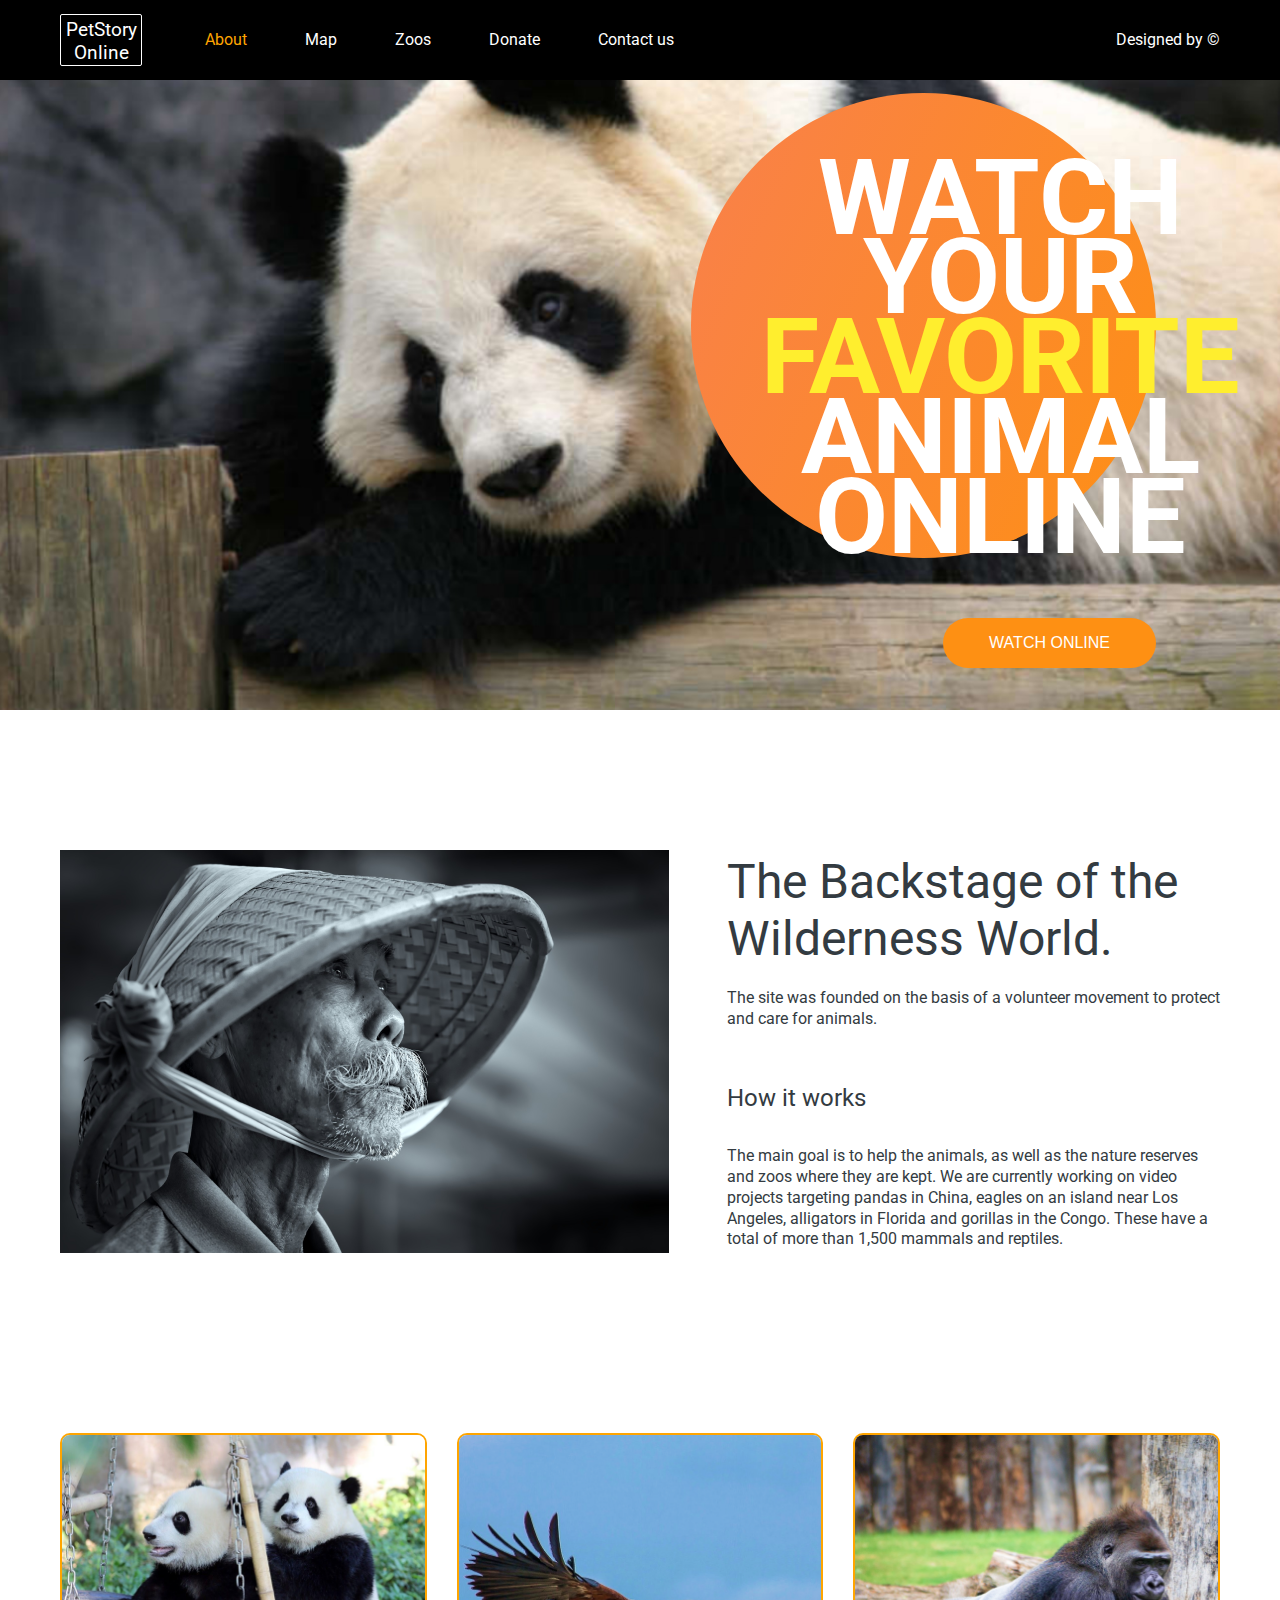
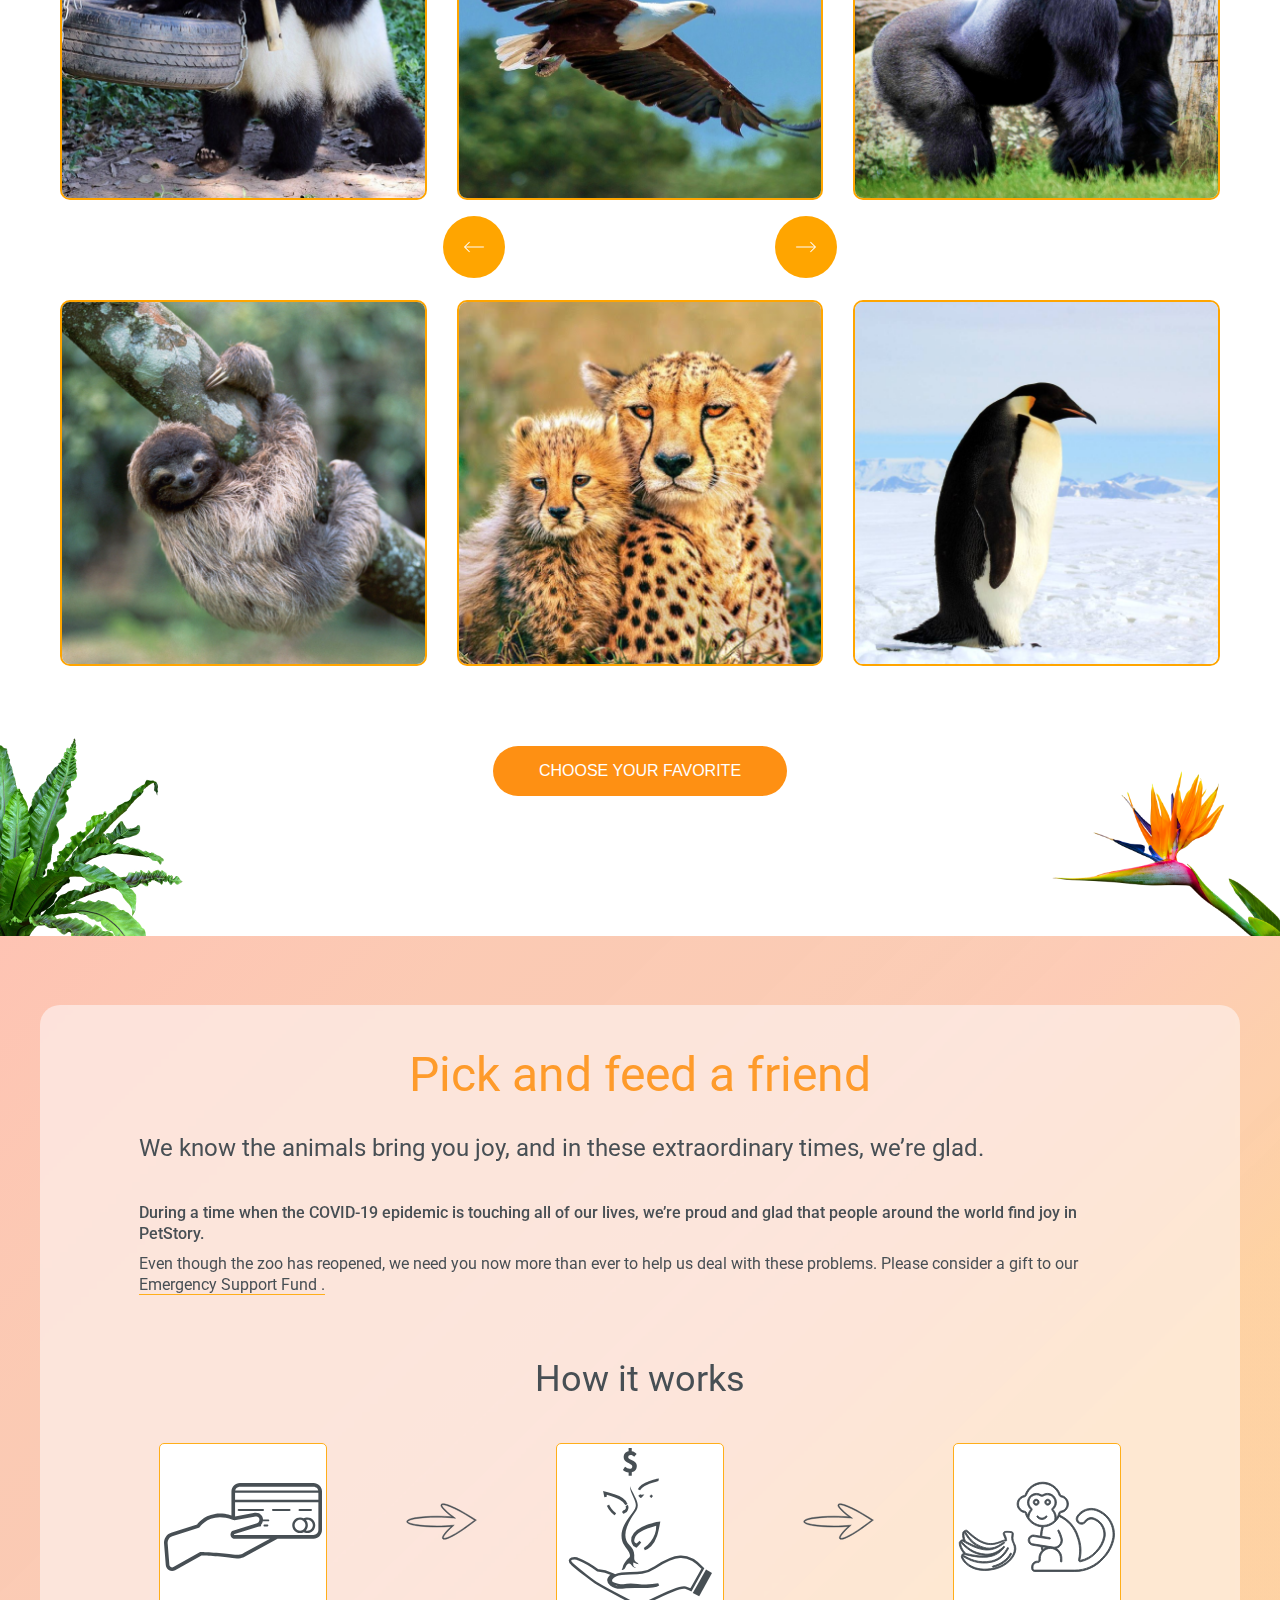
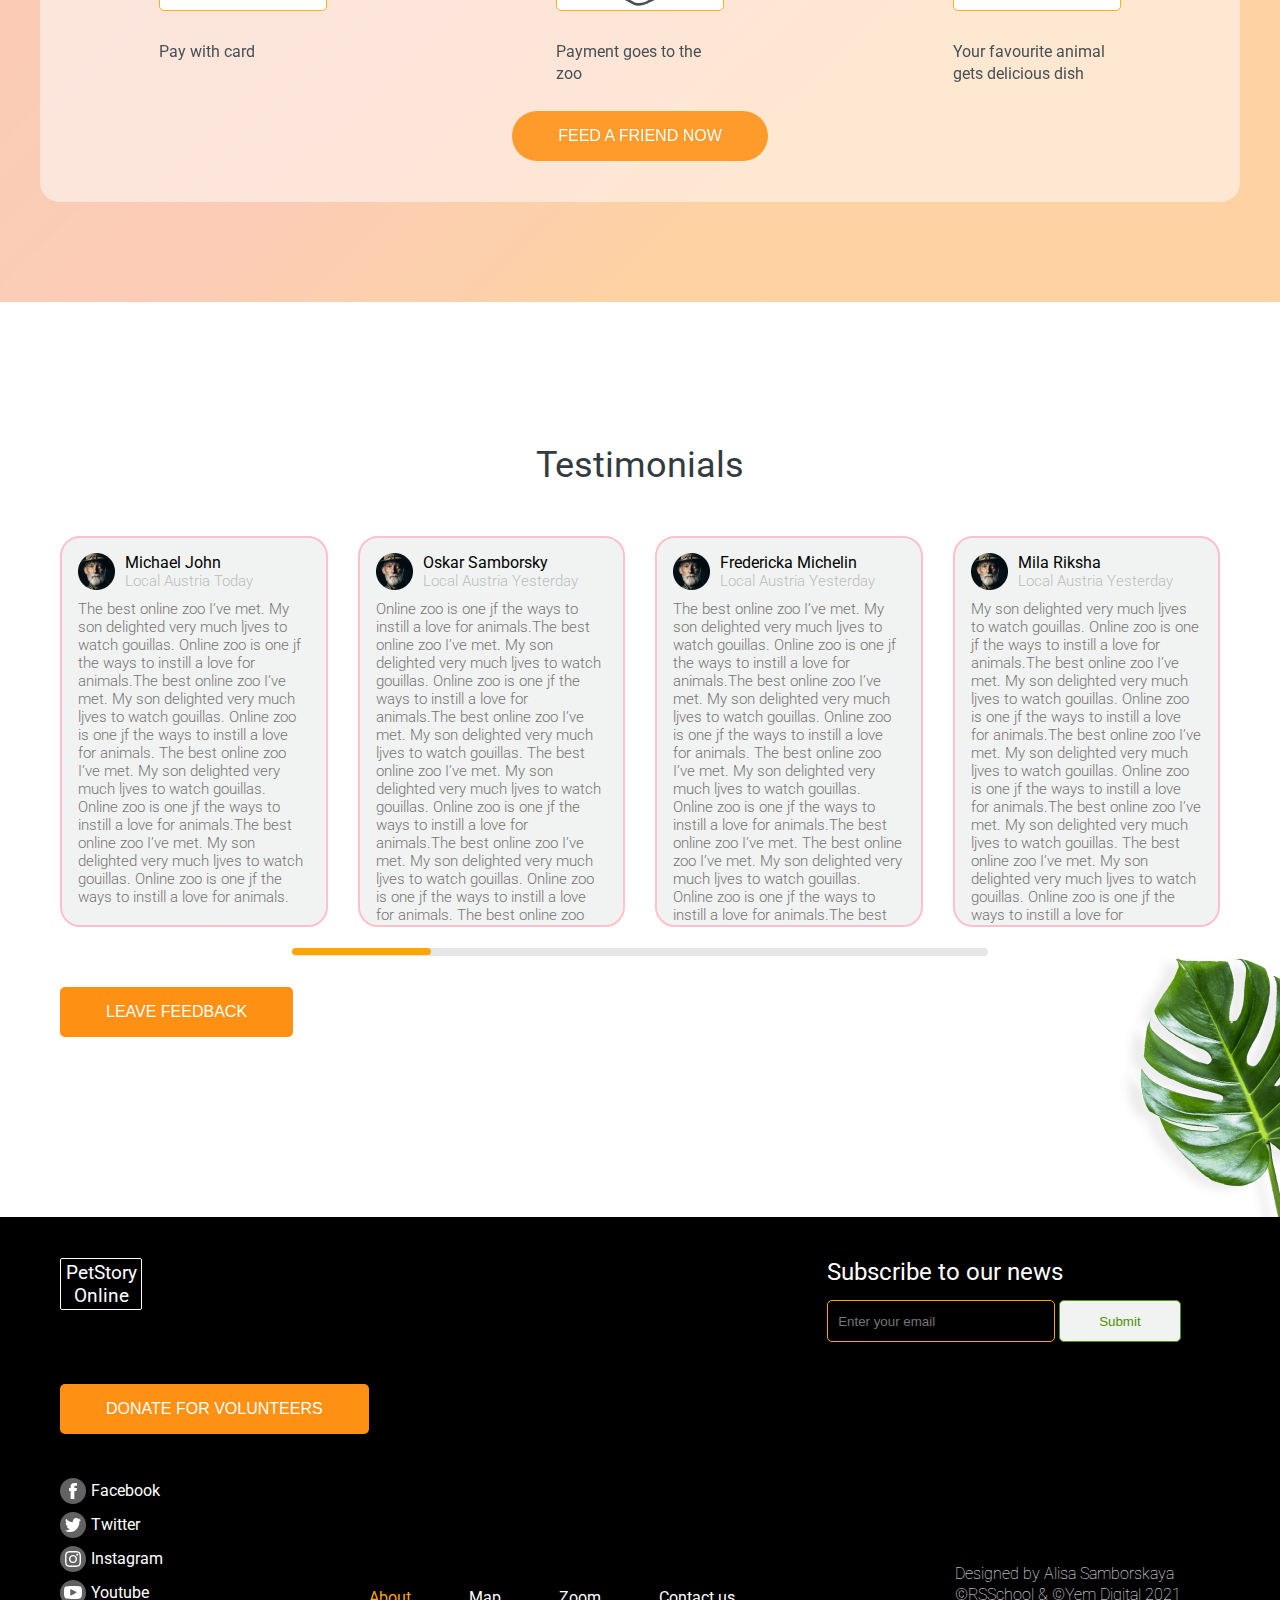
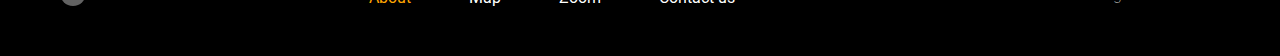
==== commit 6cea9999: "refactor: mediaquery" ====
--- a/pages/main/index.html
+++ b/pages/main/index.html
@@ -40,7 +40,7 @@
           <a href="https://figma.com">
             <div class="header-design__link">Designed by ©</div>
             <div class="header-menu__burger">
-              <img src="../../assets/icons/burger_menu.svg" alt="burger_menu">
+              <img src="../../assets/icons/burger_menu.svg" alt="burger_menu" />
             </div>
           </a>
         </header>
@@ -86,7 +86,10 @@
               </p>
             </div>
             <div class="bamboocap-decore-image">
-              <img src="../../assets/images/flower_foto1.png" alt="flower image" />
+              <img
+                src="../../assets/images/flower_foto1.png"
+                alt="flower image"
+              />
             </div>
           </div>
         </section>
@@ -94,14 +97,23 @@
           <div class="animals__block __container">
             <div class="animals__block-items">
               <div class="left-arrow">
-                <img src="../../assets/icons/arrow-left.svg" alt="arrow image" />
+                <img
+                  src="../../assets/icons/arrow-left.svg"
+                  alt="arrow image"
+                />
               </div>
               <div class="right-arrow">
-                <img src="../../assets/icons/arrow-right.svg" alt="arrow image" />
+                <img
+                  src="../../assets/icons/arrow-right.svg"
+                  alt="arrow image"
+                />
               </div>
               <div class="block-item child">
                 <div class="item-image">
-                  <img src="../../assets/images/pandas.png" alt="pandas image" />
+                  <img
+                    src="../../assets/images/pandas.png"
+                    alt="pandas image"
+                  />
                 </div>
                 <div class="item-details">
                   <div>
@@ -110,7 +122,7 @@
                       >Native to Southwest China</span
                     >
                   </div>
-                  <div>
+                  <div class="item-icons">
                     <img
                       src="../../assets/icons/banana-icon.svg"
                       alt="banana image"
@@ -129,8 +141,11 @@
                       >Native to South America</span
                     >
                   </div>
-                  <div>
-                    <img src="../../assets/icons/meet-icon.svg" alt="meet image" />
+                  <div class="item-icons">
+                    <img
+                      src="../../assets/icons/meet-icon.svg"
+                      alt="meet image"
+                    />
                   </div>
                 </div>
               </div>
@@ -146,7 +161,7 @@
                     <span class="item-details-title">Gorillas</span>
                     <span class="item-details-text">Native to Congo</span>
                   </div>
-                  <div>
+                  <div class="item-icons">
                     <img
                       src="../../assets/icons/banana-icon.svg"
                       alt="banana image"
@@ -165,7 +180,7 @@
                       >Mesoamerica, South America</span
                     >
                   </div>
-                  <div>
+                  <div class="item-icons">
                     <img
                       src="../../assets/icons/banana-icon.svg"
                       alt="banana image"
@@ -185,8 +200,11 @@
                     <span class="item-details-title">cheetahs</span>
                     <span class="item-details-text">Native to Africa</span>
                   </div>
-                  <div>
-                    <img src="../../assets/icons/meet-icon.svg" alt="meet image" />
+                  <div class="item-icons">
+                    <img
+                      src="../../assets/icons/meet-icon.svg"
+                      alt="meet image"
+                    />
                   </div>
                 </div>
               </div>
@@ -202,7 +220,7 @@
                     <span class="item-details-title">Penguins</span>
                     <span class="item-details-text">Native to Antarctica</span>
                   </div>
-                  <div>
+                  <div class="item-icons">
                     <img
                       src="../../assets/icons/banana-icon.svg"
                       alt="banana image"
@@ -218,7 +236,10 @@
               <img src="../../assets/images/palm_foto.png" alt="palm image" />
             </div>
             <div class="flower-image">
-              <img src="../../assets/images/strelitzia.png" alt="flower image" />
+              <img
+                src="../../assets/images/strelitzia.png"
+                alt="flower image"
+              />
             </div>
           </div>
         </section>
@@ -229,15 +250,15 @@
               We know the animals bring you joy, and in these extraordinary
               times, we’re glad.
             </h5>
-            <p class="orange__container-intro">
+            <p class="orange__container-intro hidden-container">
               During a time when the COVID-19 epidemic is touching all of our
               lives, we’re proud and glad that people around the world find joy
               in PetStory.
             </p>
-            <p class="orange__container-text">
+            <p class="orange__container-text hidden-container">
               Even though the zoo has reopened, we need you now more than ever
               to help us deal with these problems. Please consider a gift to our
-              <a href="../pages/donate/index.html"> Emergency Support Fund .</a>
+              <a href="../donate/index.html"> Emergency Support Fund .</a>
             </p>
             <div class="details">
               <h2 class="details-title">How it works</h2>
@@ -251,21 +272,27 @@
                   </div>
                   <div class="item-text">Pay with card</div>
                 </div>
-                <div class="details__items-icon">
+                <div class="details__items-icon arrow-image">
                   <img src="../../assets/icons/arrow.svg" alt="arrow image" />
                 </div>
                 <div class="details__items-item">
                   <div class="item-image">
-                    <img src="../../assets/icons/zoopayment.svg" alt="zoo image" />
+                    <img
+                      src="../../assets/icons/zoopayment.svg"
+                      alt="zoo image"
+                    />
                   </div>
                   <div class="item-text">Payment goes to the zoo</div>
                 </div>
-                <div class="details__items-icon">
+                <div class="details__items-icon arrow-image">
                   <img src="../../assets/icons/arrow.svg" alt="arrow image" />
                 </div>
                 <div class="details__items-item">
                   <div class="item-image">
-                    <img src="../../assets/icons/monkey.svg" alt="monkey image" />
+                    <img
+                      src="../../assets/icons/monkey.svg"
+                      alt="monkey image"
+                    />
                   </div>
                   <div class="item-text">
                     Your favourite animal gets delicious dish
@@ -365,7 +392,7 @@
                   </p>
                 </div>
               </div>
-              <div class="testimonials-slider__item">
+              <div class="testimonials-slider__item hidden-item">
                 <div class="item-top">
                   <div class="item-top__image">
                     <img src="../../assets/images/oscar.png" alt="user image" />
@@ -408,15 +435,17 @@
       <footer class="footer">
         <div class="footer__container">
           <div class="footer-left">
-            <a href="#about">
-              <div class="footer-left-logo">
-                <img src="../../assets/icons/logo_footer.svg" alt="logo image" />
-              </div>
-            </a>
-            <div class="footer-left-button">
-              <a href="../donate/index.html">
-                <button class="orange-button">donate for volunteers</button>
+            <div class="footer-logo-wrap">
+              <a href="#about">
+                <div class="header__logo footer-logo">
+                  <h1>PetStory Online</h1>
+                </div>
               </a>
+              <div class="footer-left-button">
+                <a href="../donate/index.html">
+                  <button class="orange-button">donate for volunteers</button>
+                </a>
+              </div>
             </div>
             <div class="footer-left-contacts">
               <a href="https://facebook.com">
@@ -465,30 +494,33 @@
               </a>
             </div>
           </div>
-          <div class="footer-menu">
-            <nav class="footer-menu-navbar">
-              <ul class="navbar-links">
-                <li class="navbar-link active">
-                  <a href="#about">About</a>
-                </li>
-                <li class="navbar-link">
-                  <a href="#map">Map</a>
-                </li>
-                <li class="navbar-link">
-                  <a href="#zoom">Zoom</a>
-                </li>
-                <li class="navbar-link">
-                  <a href="#contact">Contact us</a>
-                </li>
-              </ul>
-            </nav>
-          </div>
+         <div class="footer-right-wrapper">
           <div class="footer-right">
             <h4 class="footer-right-title">Subscribe to our news</h4>
             <form class="footer-right-submit">
-              <input type="email" placeholder="Enter your email" required/>
+              <input type="email" placeholder="Enter your email" required />
               <button class="footer-right-submit-button">submit</button>
             </form>
+          </div>
+          <div class="footer-bottom-wrapper">
+            <div class="footer-menu">
+              <nav class="footer-menu-navbar">
+                <ul class="navbar-links">
+                  <li class="navbar-link active">
+                    <a href="#about">About</a>
+                  </li>
+                  <li class="navbar-link">
+                    <a href="#map">Map</a>
+                  </li>
+                  <li class="navbar-link">
+                    <a href="#zoom">Zoom</a>
+                  </li>
+                  <li class="navbar-link">
+                    <a href="#contact">Contact us</a>
+                  </li>
+                </ul>
+              </nav>
+            </div>
             <div class="footer-right-bottom">
               <span class="footer-bottom-info"
                 >Designed by Alisa Samborskaya</span
@@ -499,7 +531,10 @@
             </div>
           </div>
         </div>
+        </div>
       </footer>
     </div>
   </body>
 </html>
+
+
--- a/assets/styles/index.css
+++ b/assets/styles/index.css
@@ -59,6 +59,12 @@
 .orange-button:hover {
   background-color: orangered;
 }
+@media (max-width: 350px) {
+  .orange-button {
+    padding: 16px 36px;
+    font-size: 14px;
+  }
+}
 
 .header {
   width: 100%;
@@ -72,6 +78,8 @@
 @media (max-width: 640px) {
   .header {
     min-height: 34px;
+    position: fixed;
+    z-index: 999;
   }
 }
 @media (min-width: 775px) {
@@ -172,6 +180,11 @@
   }
 }
 
+@media (max-width: 640px) {
+  .homepage {
+    padding-top: 50px;
+  }
+}
 .home-banner {
   position: relative;
   display: flex;
@@ -291,7 +304,7 @@
   }
 }
 .home-banner-wrapper .homepage-button {
-  margin: 60px 0 0 auto;
+  margin: 60px 0 30px auto;
   transition: all 0.5s ease-in-out;
 }
 .home-banner-wrapper .homepage-button:hover {
@@ -299,7 +312,7 @@
 }
 @media (max-width: 640px) {
   .home-banner-wrapper .homepage-button {
-    margin: 40px 0 0 0;
+    margin: 40px 0 20px 0;
     align-self: flex-start;
   }
 }
@@ -309,7 +322,7 @@
     font-size: 16px;
     padding-block: 20px;
     width: 90%;
-    bottom: -30%;
+    bottom: -45%;
     position: absolute;
   }
 }
@@ -501,13 +514,15 @@
   height: 100%;
 }
 @media (max-width: 640px) {
-  .animals__block .palm-image, .animals__block .flower-image {
+  .animals__block .palm-image,
+.animals__block .flower-image {
     max-width: 175px;
     max-height: 131px;
   }
 }
 @media (max-width: 425px) {
-  .animals__block .palm-image, .animals__block .flower-image {
+  .animals__block .palm-image,
+.animals__block .flower-image {
     max-width: 95px;
     max-height: 81px;
   }
@@ -584,7 +599,8 @@
   }
 }
 @media (max-width: 575px) {
-  .animals__block .right-arrow, .animals__block .left-arrow {
+  .animals__block .right-arrow,
+.animals__block .left-arrow {
     display: none;
   }
 }
@@ -595,15 +611,32 @@
   overflow: hidden;
   cursor: pointer;
 }
-.animals__block .block-item:hover img {
-  transform: scale(1.1);
-}
-.animals__block .block-item:hover .item-details {
-  top: 62%;
-}
 .animals__block .block-item img {
   width: 100%;
   transition: all 0.5s ease-in-out;
+}
+@media (min-width: 751px) {
+  .animals__block .block-item:hover img {
+    transform: scale(1.1);
+  }
+  .animals__block .block-item:hover .item-details {
+    top: 62%;
+  }
+}
+@media (min-width: 751px) and (max-width: 1220px) {
+  .animals__block .block-item:hover .item-details {
+    top: 52%;
+  }
+}
+@media (min-width: 751px) and (max-width: 960px) {
+  .animals__block .block-item:hover .item-details {
+    top: 45%;
+  }
+}
+@media (min-width: 751px) and (max-width: 830px) {
+  .animals__block .block-item:hover .item-details {
+    top: 35%;
+  }
 }
 @media (max-width: 750px) {
   .animals__block .child {
@@ -626,6 +659,18 @@
   -webkit-backdrop-filter: blur(10px);
           backdrop-filter: blur(10px);
 }
+@media (max-width: 750px) {
+  .animals__block .item-details {
+    transform: translate(0%, -120%);
+  }
+}
+.animals__block .item-details .item-icons {
+  width: 35px;
+  height: 35px;
+}
+.animals__block .item-details .item-icons img {
+  width: 100%;
+}
 .animals__block .item-details-title {
   display: block;
   font-style: normal;
@@ -642,11 +687,21 @@
   line-height: 120%;
   color: #fff;
 }
+@media (max-width: 830px) {
+  .animals__block .item-details-text {
+    font-size: 13px;
+  }
+}
 
 .orange__block {
   background: linear-gradient(315.75deg, rgba(254, 210, 144, 0.7) 30.06%, #febdab 100.95%, rgba(254, 210, 144, 0.7) 106.36%), linear-gradient(315.75deg, rgba(254, 189, 171, 0.74) 30.06%, rgba(243, 169, 248, 0.66) 50.74%, #e0d8f0 80.49%, #eaf7fe 127.9%, #eaf7fe 149.54%), linear-gradient(315.75deg, rgba(254, 189, 171, 0.74) 30.06%, rgba(243, 169, 248, 0.66) 50.74%, #e0d8f0 80.49%, #eaf7fe 127.9%, #eaf7fe 149.54%);
   opacity: 0.9;
   padding: 69px 0 100px;
+}
+@media (max-width: 635px) {
+  .orange__block {
+    padding: 30px 0;
+  }
 }
 .orange__block .orange__container {
   padding: 41px 79px;
@@ -658,12 +713,22 @@
 @media (max-width: 1028px) {
   .orange__block .orange__container {
     padding: 30px 48px;
-    margin: 0 10px;
+    margin: 0 30px;
   }
 }
 @media (max-width: 775px) {
   .orange__block .orange__container {
     padding: 15px 20px;
+  }
+}
+@media (max-width: 485px) {
+  .orange__block .orange__container .hidden-container {
+    display: none;
+  }
+}
+@media (max-width: 435px) {
+  .orange__block .orange__container {
+    margin: 0 15px;
   }
 }
 .orange__block .orange__container-title {
@@ -674,6 +739,17 @@
   text-align: center;
   color: #fe9013;
 }
+@media (max-width: 635px) {
+  .orange__block .orange__container-title {
+    font-size: 42px;
+    line-height: 100%;
+  }
+}
+@media (max-width: 485px) {
+  .orange__block .orange__container-title {
+    font-size: 28px;
+  }
+}
 .orange__block .orange__container-subtitle {
   font-style: normal;
   font-weight: 400;
@@ -682,6 +758,13 @@
   color: #333b41;
   margin: 30px 0 40px;
 }
+@media (max-width: 485px) {
+  .orange__block .orange__container-subtitle {
+    margin: 15px 0;
+    text-align: center;
+    font-size: 18px;
+  }
+}
 .orange__block .orange__container-intro {
   font-style: normal;
   font-weight: 500;
@@ -706,9 +789,15 @@
   justify-content: center;
   flex-direction: column;
   align-items: center;
+  width: 100%;
 }
 .orange__block .orange__container .details .orange-button {
-  margin-top: 60px;
+  margin-top: 100px;
+}
+@media (max-width: 380px) {
+  .orange__block .orange__container .details .orange-button {
+    padding: 14px 38px;
+  }
 }
 .orange__block .orange__container .details-title {
   margin: 60px auto 40px;
@@ -718,17 +807,57 @@
   line-height: 130%;
   color: #333b41;
 }
+@media (max-width: 485px) {
+  .orange__block .orange__container .details-title {
+    font-size: 26px;
+    margin: 10px auto 40px;
+  }
+}
 .orange__block .orange__container .details__items {
   display: flex;
-  align-items: center;
   justify-content: space-around;
-  width: 80%;
+  width: 100%;
 }
 .orange__block .orange__container .details__items-icon {
-  margin-bottom: 30px;
+  margin-top: 60px;
+}
+@media (max-width: 950px) {
+  .orange__block .orange__container .details__items {
+    gap: 30px;
+  }
+}
+@media (max-width: 600px) {
+  .orange__block .orange__container .details__items {
+    flex-direction: column;
+    justify-content: center;
+    align-items: center;
+    row-gap: 70px;
+  }
 }
 .orange__block .orange__container .details__items-item {
-  max-width: 168px;
+  width: 168px;
+  height: 168px;
+  position: relative;
+}
+@media (max-width: 950px) {
+  .orange__block .orange__container .details__items-item:not(:first-child)::after {
+    content: url("../../assets/images/green-arrow.png");
+    position: absolute;
+    top: 0;
+    left: 0;
+    transform: translate(-100%, -60%);
+    z-index: 999;
+  }
+}
+@media (max-width: 600px) {
+  .orange__block .orange__container .details__items-item:not(:first-child)::after {
+    content: url("../../assets/images/arrow-down.png");
+    position: absolute;
+    top: 0%;
+    left: 100%;
+    transform: translate(10%, -100%);
+    z-index: 999;
+  }
 }
 .orange__block .orange__container .details__items-item .item-image {
   border-radius: 5px;
@@ -736,9 +865,17 @@
   display: flex;
   justify-content: center;
   align-items: center;
-  width: 168px;
-  height: 168px;
   background: #fff;
+  width: 100%;
+  height: 100%;
+}
+.orange__block .orange__container .details__items-item .item-image img {
+  width: 100%;
+  max-width: 158px;
+  max-height: 158px;
+  height: 100%;
+  -o-object-fit: contain;
+     object-fit: contain;
 }
 .orange__block .orange__container .details__items-item .item-text {
   font-style: normal;
@@ -748,21 +885,77 @@
   color: #333b41;
   margin-top: 30px;
 }
-
+@media (max-width: 600px) {
+  .orange__block .orange__container .details__items-item .item-text {
+    margin-top: 5px;
+  }
+}
+
+@media (max-width: 950px) {
+  .arrow-image {
+    display: none;
+  }
+}
 .testimonials {
   position: relative;
   margin: 140px auto 180px;
+}
+@media (max-width: 950px) {
+  .testimonials {
+    margin: 100px auto 140px;
+  }
+}
+@media (max-width: 500px) {
+  .testimonials {
+    margin: 50px auto 120px;
+  }
 }
 .testimonials .leave-image {
   position: absolute;
   right: 0;
   top: 80%;
+  max-width: 300px;
+  max-height: 300px;
+}
+@media (max-width: 700px) {
+  .testimonials .leave-image {
+    top: 90%;
+  }
+  .testimonials .leave-image img {
+    max-width: 250px;
+    max-height: 250px;
+  }
+}
+@media (max-width: 400px) {
+  .testimonials .leave-image {
+    top: 95%;
+  }
+  .testimonials .leave-image img {
+    max-width: 180px;
+    max-height: 180px;
+  }
+}
+.testimonials .leave-image img {
+  width: 100%;
+  height: 100%;
+  -o-object-fit: contain;
+     object-fit: contain;
 }
 .testimonials__container {
   width: 100%;
+}
+@media (max-width: 700px) {
+  .testimonials__container {
+    text-align: center;
+  }
 }
 .testimonials__container .orange-button {
   border-radius: 5px;
+}
+@media (max-width: 700px) {
+  .testimonials__container .orange-button {
+    margin: 30px auto;
+  }
 }
 .testimonials__container .slider-line {
   width: 60%;
@@ -772,6 +965,11 @@
   margin: 21px auto 31px;
   cursor: pointer;
 }
+@media (max-width: 700px) {
+  .testimonials__container .slider-line {
+    display: none;
+  }
+}
 .testimonials__container .slider-line-start {
   width: 20%;
   height: 90%;
@@ -793,6 +991,17 @@
   width: 100%;
   height: 100%;
   gap: 30px;
+  overflow: hidden;
+}
+@media (max-width: 1000px) {
+  .testimonials-slider .hidden-item {
+    display: none;
+  }
+}
+@media (max-width: 700px) {
+  .testimonials-slider {
+    flex-direction: column;
+  }
 }
 .testimonials-slider__item {
   width: 25%;
@@ -803,6 +1012,17 @@
   padding: 15px 16px;
   border: 2px solid pink;
 }
+@media (max-width: 1000px) {
+  .testimonials-slider__item {
+    width: 33%;
+  }
+}
+@media (max-width: 700px) {
+  .testimonials-slider__item {
+    width: 100%;
+    max-height: 120px;
+  }
+}
 .testimonials-slider__item .item-top {
   display: flex;
   align-items: center;
@@ -834,20 +1054,58 @@
 .footer {
   background: #000000;
   padding: 41px 0 50px;
+  z-index: 999;
 }
 .footer__container {
   display: flex;
-  justify-content: space-between;
-  width: 100%;
+  width: 100%;
+}
+@media (max-width: 950px) {
+  .footer__container {
+    flex-direction: column;
+  }
+}
+@media (max-width: 950px) {
+  .footer-left {
+    display: flex;
+    justify-content: space-between;
+  }
+}
+@media (max-width: 570px) {
+  .footer-left {
+    flex-direction: column;
+    align-items: center;
+    justify-content: center;
+    text-align: center;
+  }
 }
 .footer-left-button {
   margin: 74px 0 44px;
 }
+@media (max-width: 570px) {
+  .footer-left-button {
+    margin: 60px 0 0;
+    order: 3;
+  }
+}
 .footer-left-button .orange-button {
   border-radius: 5px;
 }
 .footer-left-logo {
   cursor: pointer;
+}
+@media (max-width: 570px) {
+  .footer-left-logo {
+    order: 1;
+  }
+}
+@media (max-width: 570px) {
+  .footer-left-contacts {
+    display: flex;
+    gap: 20px;
+    order: 2;
+    transform: translateY(-100px);
+  }
 }
 .footer-left-contacts .contact {
   display: flex;
@@ -870,16 +1128,22 @@
   text-transform: capitalize;
   transition: all 0.4s ease;
 }
+@media (max-width: 950px) {
+  .footer-left-contacts .contact-text {
+    display: none;
+  }
+}
 .footer-left-contacts .contact-text:hover {
   color: orange;
 }
-.footer-menu {
-  display: flex;
-  align-items: flex-end;
-}
 .footer-menu .navbar-links {
   display: flex;
   gap: 58px;
+}
+@media (max-width: 660px) {
+  .footer-menu .navbar-links {
+    gap: 28px;
+  }
 }
 .footer-menu .navbar-link.active a {
   color: orange;
@@ -891,23 +1155,58 @@
 .footer-menu a:hover {
   color: orange;
 }
-.footer-right {
+.footer .footer-bottom-wrapper {
+  justify-self: flex-end;
+  align-self: flex-end;
+  display: flex;
+  width: 100%;
+  justify-content: space-between;
+  align-items: flex-end;
+}
+@media (max-width: 570px) {
+  .footer .footer-bottom-wrapper {
+    flex-direction: column-reverse;
+    align-items: center;
+    gap: 20px;
+  }
+}
+.footer .footer-right-wrapper {
   display: flex;
   flex-direction: column;
-}
-.footer-right .footer-bottom-info {
+  width: 70%;
+  min-height: 100%;
+  justify-content: space-between;
+  align-items: flex-end;
+}
+@media (max-width: 950px) {
+  .footer .footer-right-wrapper {
+    width: 100%;
+  }
+}
+.footer .footer-bottom-info {
   font-style: normal;
   font-weight: 100;
   font-size: 16px;
   line-height: 130%;
   color: #ffffff;
 }
+.footer-right {
+  justify-self: flex-end;
+  align-self: flex-end;
+}
+@media (max-width: 950px) {
+  .footer-right {
+    display: none;
+  }
+}
 .footer-right-bottom {
   display: flex;
   flex-direction: column;
-  justify-content: flex-end;
-  align-items: flex-end;
-  height: 100%;
+}
+@media (max-width: 570px) {
+  .footer-right-bottom {
+    margin-left: 50px;
+  }
 }
 .footer-right-title {
   font-style: normal;
@@ -926,6 +1225,8 @@
   border-radius: 5px;
   border: 1px solid orange;
   outline: none;
+  display: inline-block;
+  margin-bottom: 10px;
 }
 .footer-right-submit button {
   height: 42px;
@@ -943,14 +1244,33 @@
   background-color: #75e102;
 }
 
+.footer-logo {
+  border: 1px solid #fff;
+}
+@media (max-width: 570px) {
+  .footer-logo {
+    border: none;
+    width: 100%;
+    height: 30px;
+  }
+}
+
 .donate__section {
   display: flex;
   justify-content: center;
   align-items: center;
-  padding: 40px 0 180px;
+  padding: 40px 0px 180px;
   background: linear-gradient(315.75deg, rgba(254, 210, 144, 0.7) 30.06%, #febdab 100.95%, rgba(254, 210, 144, 0.7) 106.36%), linear-gradient(315.75deg, rgba(254, 189, 171, 0.74) 30.06%, rgba(243, 169, 248, 0.66) 50.74%, #e0d8f0 80.49%, #eaf7fe 127.9%, #eaf7fe 149.54%), linear-gradient(315.75deg, rgba(254, 189, 171, 0.74) 30.06%, rgba(243, 169, 248, 0.66) 50.74%, #e0d8f0 80.49%, #eaf7fe 127.9%, #eaf7fe 149.54%);
 }
 
+@media (max-width: 640px) {
+  .donate__block {
+    padding-top: 50px;
+  }
+}
+.donate__container {
+  width: 100%;
+}
 .donate__container-title {
   font-style: normal;
   font-weight: 400;
@@ -959,6 +1279,11 @@
   color: #ffffff;
   margin-bottom: 10px;
 }
+@media (max-width: 675px) {
+  .donate__container-title {
+    font-size: 24px;
+  }
+}
 .donate__container-text {
   font-style: normal;
   font-weight: 500;
@@ -973,6 +1298,12 @@
   line-height: 130%;
   color: #fe9013;
   margin: 40px 0 60px;
+}
+@media (max-width: 445px) {
+  .donate__container-subtitle {
+    font-size: 24px;
+    margin: 20px 0;
+  }
 }
 .donate__container .donate__info {
   background: rgba(255, 255, 255, 0.52);
@@ -981,6 +1312,16 @@
   border-radius: 20px;
   padding: 40px 92px 60px;
 }
+@media (max-width: 825px) {
+  .donate__container .donate__info {
+    padding: 40px 10px;
+  }
+}
+@media (max-width: 670px) {
+  .donate__container .donate__info {
+    padding: 20px 0px;
+  }
+}
 .donate__container .donate__info-title {
   font-style: normal;
   font-weight: 400;
@@ -990,12 +1331,25 @@
   color: #fe9013;
   margin-bottom: 20px;
 }
+@media (max-width: 575px) {
+  .donate__container .donate__info-title {
+    font-size: 28px;
+    margin: 10px;
+  }
+}
 .donate__container .donate__info-text {
   font-style: normal;
   font-weight: 400;
   font-size: 24px;
   line-height: 120%;
   color: #333b41;
+  text-align: center;
+}
+@media (max-width: 575px) {
+  .donate__container .donate__info-text {
+    font-size: 18px;
+    margin: 10px;
+  }
 }
 .donate__container .donate__info .panda-section {
   display: flex;
@@ -1003,8 +1357,23 @@
   justify-content: center;
   gap: 20px;
 }
+@media (max-width: 575px) {
+  .donate__container .donate__info .panda-section {
+    margin: 15px;
+    gap: 10px;
+  }
+}
 .donate__container .donate__info .panda-section__image {
   margin-left: 30px;
+}
+@media (max-width: 575px) {
+  .donate__container .donate__info .panda-section__image {
+    margin-left: 15px;
+    width: 165px;
+  }
+  .donate__container .donate__info .panda-section__image img {
+    width: 100%;
+  }
 }
 .donate__container .donate__info .panda-section .number {
   font-style: normal;
@@ -1016,6 +1385,11 @@
   color: #000000;
   margin-bottom: 11px;
 }
+@media (max-width: 575px) {
+  .donate__container .donate__info .panda-section .number {
+    font-size: 42px;
+  }
+}
 .donate__container .donate__info .panda-section .numbers-text {
   font-style: normal;
   font-weight: 400;
@@ -1024,6 +1398,11 @@
   text-align: center;
   color: #333b41;
 }
+@media (max-width: 455px) {
+  .donate__container .donate__info .panda-section .numbers-text {
+    font-size: 10px;
+  }
+}
 .donate__container .donate__info .donate-amount {
   margin: 40px 0 50px;
 }
@@ -1033,6 +1412,11 @@
   font-size: 16px;
   line-height: 140%;
   color: #000000;
+}
+@media (max-width: 670px) {
+  .donate__container .donate__info .donate-amount-text {
+    margin-left: 10px;
+  }
 }
 .donate__container .donate__info .donate-line {
   background: #404950;
@@ -1046,14 +1430,11 @@
 }
 .donate__container .donate__info .donate-line .donate-choose-item {
   display: flex;
-  justify-content: center;
-  align-items: center;
-}
-.donate__container .donate__info .donate-line .donate-choose-item:first-child {
-  justify-content: flex-start;
+  justify-content: space-between;
+  align-items: center;
 }
 .donate__container .donate__info .donate-line .donate-choose-item:last-child {
-  justify-content: flex-end;
+  justify-self: flex-end;
 }
 .donate__container .donate__info .donate-line .donate-choose__btn {
   background: #72828e;
@@ -1110,6 +1491,11 @@
   line-height: 140%;
   text-transform: uppercase;
   color: #333b41;
+}
+@media (max-width: 500px) {
+  .donate__container .donate__info .donate-numbers span {
+    font-size: 16px;
+  }
 }
 .donate__container .donate__info .donate-numbers .orange {
   color: orange;
@@ -1181,4 +1567,18 @@
   line-height: 140%;
   color: #333b41;
   margin-top: 30px;
+}
+@media (max-width: 355px) {
+  .donate__container .donate__info .donate-text {
+    font-size: 14px;
+  }
+}
+
+@media (max-width: 640px) {
+  .hideit {
+    display: none !important;
+  }
+  .hidden-cont {
+    display: none !important;
+  }
 }/*# sourceMappingURL=index.css.map */